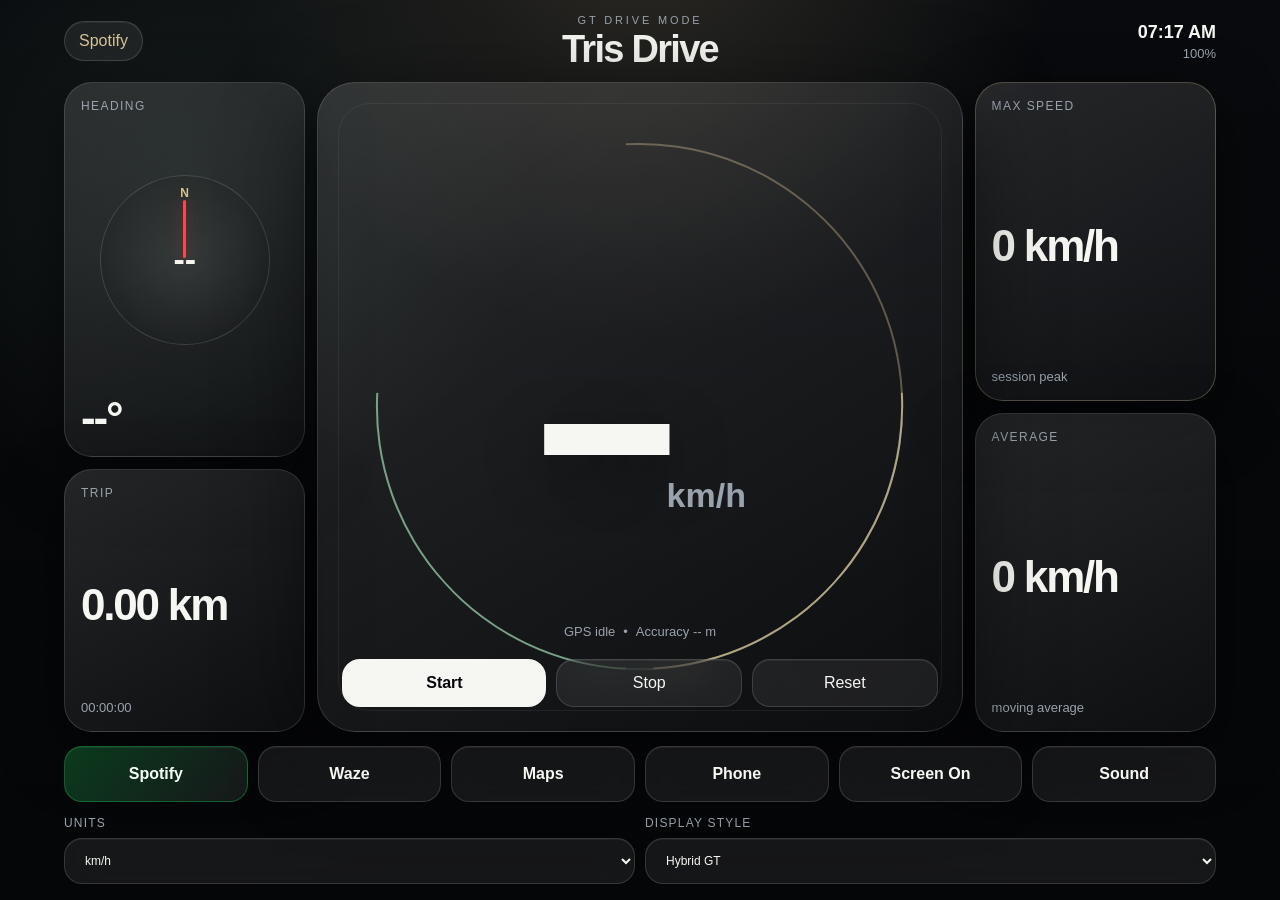
==== index.html @ 5964e828 "Add files via upload" ====
<!doctype html>
<html lang="en">
<head>
  <meta charset="utf-8" />
  <meta name="viewport" content="width=device-width, initial-scale=1, viewport-fit=cover" />
  <meta name="theme-color" content="#050608" />
  <meta name="apple-mobile-web-app-capable" content="yes" />
  <meta name="apple-mobile-web-app-status-bar-style" content="black-translucent" />
  <meta name="apple-mobile-web-app-title" content="Tris Drive" />
  <link rel="manifest" href="manifest.json" />
  <link rel="apple-touch-icon" href="assets/icon-192.svg" />
  <link rel="stylesheet" href="styles.css" />
  <title>Tris Drive</title>
</head>
<body>
  <main class="app-shell">
    <header class="cockpit-top">
      <button id="spotifyTopBtn" class="top-action">Spotify</button>
      <div class="brand-block">
        <p class="eyebrow">GT DRIVE MODE</p>
        <h1>Tris Drive</h1>
      </div>
      <div class="status-stack">
        <span id="clock">--:--</span>
        <span id="battery">--%</span>
      </div>
    </header>

    <section class="dashboard">
      <aside class="side-column left-column">
        <article class="gauge-card compass-card">
          <p>Heading</p>
          <div class="mini-compass">
            <div id="needle" class="needle"></div>
            <span id="direction">--</span>
          </div>
          <strong id="heading">--°</strong>
        </article>

        <article class="gauge-card compact-card">
          <p>Trip</p>
          <strong id="tripDistance">0.00 km</strong>
          <span id="tripTime">00:00:00</span>
        </article>
      </aside>

      <section class="speed-cluster">
        <div class="arc-shell" aria-hidden="true">
          <div class="arc arc-left"></div>
          <div class="arc arc-right"></div>
        </div>
        <div class="speed-readout">
          <span id="speed" class="speed">--</span>
          <span id="unit" class="unit">km/h</span>
        </div>
        <div class="gps-row">
          <span id="gpsStatus">GPS idle</span>
          <span>•</span>
          <span id="accuracy">Accuracy -- m</span>
        </div>
        <div class="drive-controls">
          <button id="startBtn" class="primary">Start</button>
          <button id="stopBtn">Stop</button>
          <button id="resetBtn">Reset</button>
        </div>
      </section>

      <aside class="side-column right-column">
        <article class="gauge-card compact-card accent-card">
          <p>Max Speed</p>
          <strong id="maxSpeed">0 km/h</strong>
          <span>session peak</span>
        </article>

        <article class="gauge-card compact-card">
          <p>Average</p>
          <strong id="avgSpeed">0 km/h</strong>
          <span>moving average</span>
        </article>
      </aside>
    </section>

    <section class="quick-actions">
      <button id="spotifyBtn" class="launcher primary-launcher">Spotify</button>
      <a class="launcher" href="waze://">Waze</a>
      <a class="launcher" href="maps://">Maps</a>
      <a class="launcher" href="tel:">Phone</a>
      <button id="wakeLockBtn" class="launcher">Screen On</button>
      <button id="soundBtn" class="launcher">Sound</button>
    </section>

    <section class="settings-panel">
      <label>
        Units
        <select id="unitsSelect">
          <option value="kmh">km/h</option>
          <option value="mph">mph</option>
        </select>
      </label>
      <label>
        Display style
        <select id="themeSelect">
          <option value="hybrid">Hybrid GT</option>
          <option value="aston">Aston luxury</option>
          <option value="amg">AMG sport</option>
          <option value="night">Night stealth</option>
        </select>
      </label>
    </section>

    <audio id="startupAudio" preload="auto">
      <source src="assets/startup.wav" type="audio/wav" />
    </audio>
  </main>

  <script src="app.js"></script>
</body>
</html>
---- styles.css ----
:root {
  --bg: #050608;
  --panel: rgba(255,255,255,.07);
  --panel-strong: rgba(255,255,255,.12);
  --text: #f6f7f2;
  --muted: #9aa3ad;
  --line: rgba(255,255,255,.14);
  --accent: #8fbf9f;
  --accent-2: #d7c49a;
  --danger: #ff4545;
  --shadow: rgba(0,0,0,.55);
}

* { box-sizing: border-box; -webkit-tap-highlight-color: transparent; }
html, body { margin: 0; min-height: 100%; background: var(--bg); color: var(--text); font-family: -apple-system, BlinkMacSystemFont, "SF Pro Display", "Segoe UI", sans-serif; }
body {
  min-height: 100svh;
  background:
    radial-gradient(circle at 50% -10%, rgba(215,196,154,.18), transparent 36%),
    radial-gradient(circle at 15% 20%, rgba(143,191,159,.10), transparent 26%),
    linear-gradient(180deg, #080a0d, var(--bg));
}
button, select, .launcher {
  border: 1px solid var(--line);
  background: var(--panel);
  color: var(--text);
  border-radius: 18px;
  padding: 14px 16px;
  font: inherit;
  text-decoration: none;
  backdrop-filter: blur(18px);
  box-shadow: inset 0 1px 0 rgba(255,255,255,.06);
}
button:active, .launcher:active { transform: scale(.985); }
.app-shell { width: min(1180px, 100%); min-height: 100svh; margin: 0 auto; padding: max(14px, env(safe-area-inset-top)) 14px max(16px, env(safe-area-inset-bottom)); display: flex; flex-direction: column; gap: 14px; }
.cockpit-top { display: grid; grid-template-columns: 1fr auto 1fr; align-items: center; gap: 12px; }
.top-action { justify-self: start; border-radius: 999px; padding: 10px 14px; color: var(--accent-2); }
.brand-block { text-align: center; }
.eyebrow { margin: 0 0 4px; color: var(--muted); font-size: 11px; letter-spacing: .26em; }
h1 { margin: 0; font-size: clamp(22px, 5vw, 38px); letter-spacing: -.045em; line-height: 1; }
.status-stack { justify-self: end; text-align: right; display: grid; gap: 3px; font-variant-numeric: tabular-nums; }
.status-stack span:first-child { font-size: 18px; font-weight: 700; }
.status-stack span:last-child { color: var(--muted); font-size: 13px; }
.dashboard { flex: 1; min-height: 520px; display: grid; grid-template-columns: minmax(155px, .58fr) minmax(260px, 1.55fr) minmax(155px, .58fr); gap: 12px; align-items: stretch; }
.side-column { display: grid; gap: 12px; }
.gauge-card { border: 1px solid var(--line); background: linear-gradient(150deg, var(--panel-strong), rgba(255,255,255,.035)); border-radius: 28px; padding: 16px; box-shadow: 0 20px 60px var(--shadow); overflow: hidden; }
.gauge-card p { margin: 0 0 10px; color: var(--muted); font-size: 12px; letter-spacing: .12em; text-transform: uppercase; }
.gauge-card strong { display: block; font-size: clamp(25px, 4vw, 44px); line-height: 1; letter-spacing: -.05em; font-variant-numeric: tabular-nums; }
.gauge-card span { color: var(--muted); font-size: 13px; }
.compact-card { display: flex; flex-direction: column; justify-content: space-between; min-height: 160px; }
.accent-card { border-color: rgba(215,196,154,.3); }
.compass-card { display: grid; grid-template-rows: auto 1fr auto; min-height: 260px; }
.mini-compass { width: min(42vw, 170px); aspect-ratio: 1; border-radius: 50%; border: 1px solid var(--line); margin: auto; display: grid; place-items: center; position: relative; background: radial-gradient(circle, rgba(255,255,255,.08), rgba(0,0,0,.22)); }
.mini-compass::before { content: "N"; position: absolute; top: 10px; color: var(--accent-2); font-weight: 700; font-size: 12px; }
.needle { position: absolute; top: 24px; width: 3px; height: 58px; border-radius: 10px; background: var(--danger); transform-origin: 50% 62px; box-shadow: 0 0 16px rgba(255,69,69,.38); }
.mini-compass span { font-size: 34px; font-weight: 800; color: var(--text); }
.speed-cluster { position: relative; border: 1px solid var(--line); border-radius: 38px; min-height: 100%; display: grid; place-items: center; overflow: hidden; background: linear-gradient(145deg, rgba(255,255,255,.13), rgba(255,255,255,.028)); box-shadow: 0 26px 90px var(--shadow); }
.speed-cluster::after { content: ""; position: absolute; inset: 20px; border-radius: 32px; border: 1px solid rgba(255,255,255,.06); pointer-events: none; }
.arc-shell { position: absolute; width: 82%; aspect-ratio: 1; border-radius: 50%; opacity: .82; }
.arc { position: absolute; inset: 0; border-radius: 50%; border: 2px solid transparent; }
.arc-left { border-left-color: var(--accent); border-bottom-color: rgba(143,191,159,.5); transform: rotate(-42deg); }
.arc-right { border-right-color: var(--accent-2); border-top-color: rgba(215,196,154,.46); transform: rotate(42deg); }
.speed-readout { position: relative; z-index: 2; display: flex; align-items: baseline; justify-content: center; gap: 14px; margin-top: 20px; }
.speed { font-size: clamp(118px, 28vw, 260px); line-height: .78; font-weight: 850; letter-spacing: -.105em; font-variant-numeric: tabular-nums; text-shadow: 0 16px 60px rgba(0,0,0,.35); }
.unit { color: var(--muted); font-size: clamp(18px, 4vw, 34px); font-weight: 650; }
.gps-row { position: absolute; bottom: 92px; left: 18px; right: 18px; color: var(--muted); display: flex; justify-content: center; gap: 8px; font-size: 13px; }
.drive-controls { position: absolute; bottom: 24px; left: 24px; right: 24px; display: grid; grid-template-columns: 1.1fr 1fr 1fr; gap: 10px; z-index: 3; }
.primary { background: var(--text); color: #06070a; font-weight: 850; }
.quick-actions { display: grid; grid-template-columns: repeat(6, 1fr); gap: 10px; }
.launcher { min-height: 56px; display: grid; place-items: center; text-align: center; font-weight: 700; }
.primary-launcher { background: linear-gradient(135deg, rgba(30,215,96,.26), rgba(255,255,255,.08)); color: #f7fff9; border-color: rgba(30,215,96,.32); }
.settings-panel { display: grid; grid-template-columns: repeat(2, 1fr); gap: 10px; }
.settings-panel label { display: grid; gap: 8px; color: var(--muted); font-size: 12px; letter-spacing: .1em; text-transform: uppercase; }
.settings-panel select { width: 100%; color: var(--text); text-transform: none; letter-spacing: 0; }
body.aston { --accent: #00665e; --accent-2: #cbbf96; --bg: #050706; }
body.amg { --accent: #00d2ff; --accent-2: #f5f5f5; --bg: #040507; --danger: #ff3030; }
body.amg .arc-left, body.amg .arc-right { filter: drop-shadow(0 0 12px rgba(0,210,255,.22)); }
body.night { --accent: #777; --accent-2: #aaa; --panel: rgba(255,255,255,.045); --panel-strong: rgba(255,255,255,.065); --bg: #000; --muted: #777; }
body.night .arc-shell { opacity: .45; }
@media (max-width: 760px) {
  .app-shell { gap: 10px; }
  .cockpit-top { grid-template-columns: auto 1fr auto; }
  .top-action { font-size: 13px; padding: 9px 11px; }
  .dashboard { min-height: unset; grid-template-columns: 1fr 1fr; grid-template-areas: "speed speed" "left right"; }
  .speed-cluster { grid-area: speed; min-height: 420px; }
  .left-column { grid-area: left; }
  .right-column { grid-area: right; }
  .compass-card { min-height: 220px; }
  .compact-card { min-height: 128px; }
  .quick-actions { grid-template-columns: repeat(3, 1fr); }
  .settings-panel { grid-template-columns: 1fr 1fr; }
  .gps-row { bottom: 88px; }
}
@media (max-width: 420px) {
  .speed-cluster { min-height: 390px; border-radius: 30px; }
  .speed { font-size: clamp(108px, 42vw, 180px); }
  .unit { font-size: 18px; }
  .gauge-card { border-radius: 22px; padding: 13px; }
  .mini-compass { width: 130px; }
  .quick-actions { grid-template-columns: repeat(2, 1fr); }
}
@media (orientation: landscape) and (max-height: 560px) {
  .app-shell { max-width: 1280px; gap: 10px; }
  .dashboard { flex: 1; min-height: calc(100svh - 150px); grid-template-columns: .52fr 1.7fr .52fr; }
  .quick-actions { grid-template-columns: repeat(6, 1fr); }
  .settings-panel { display: none; }
  .speed { font-size: clamp(104px, 22vw, 220px); }
  .gps-row { bottom: 72px; }
  .drive-controls { bottom: 16px; }
  .gauge-card { padding: 13px; }
}
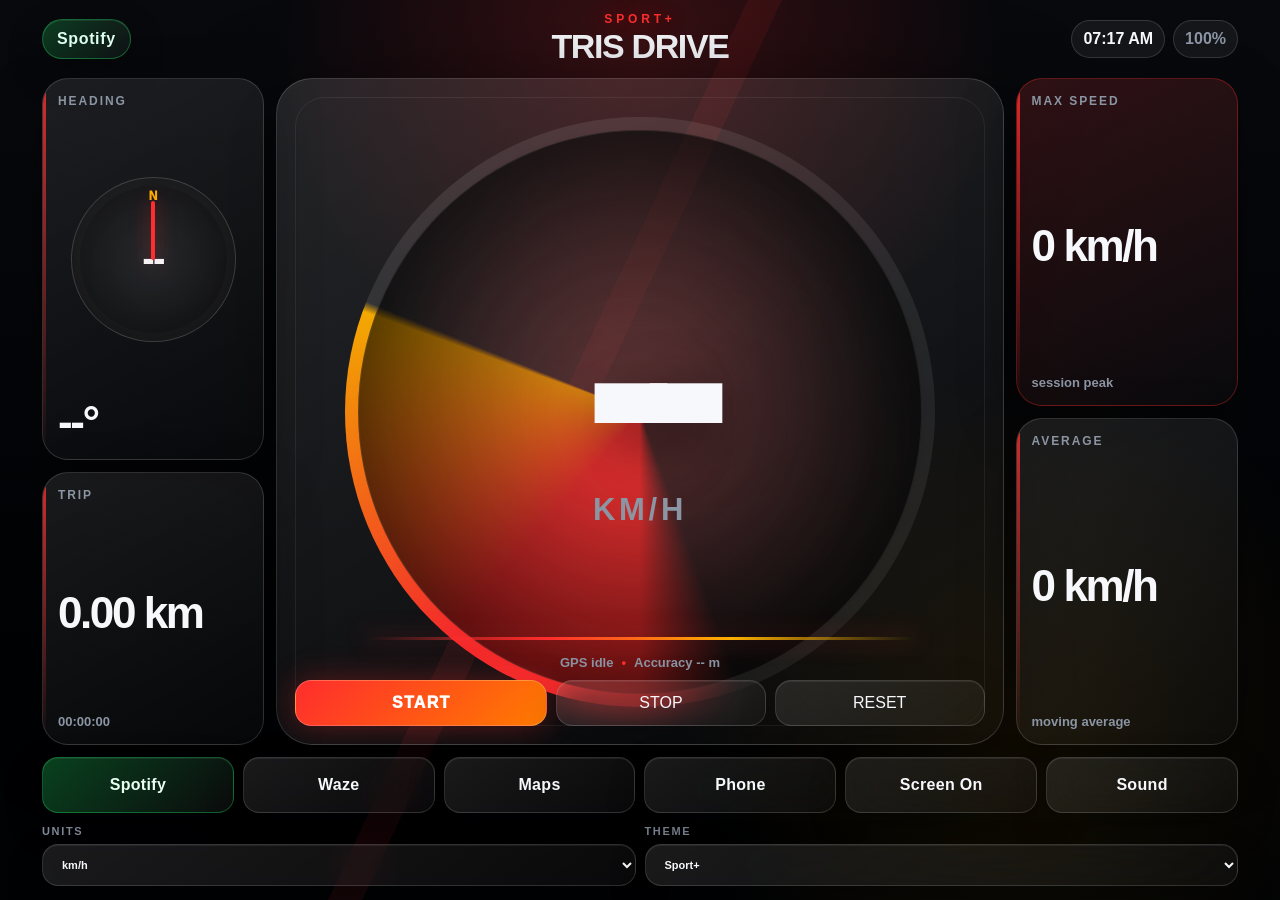
==== commit ee83f5d3: "Upgrade to v3 Sport Dashboard Upgrade to v3 Sport Dashboard" ====
--- a/index.html
+++ b/index.html
@@ -3,76 +3,73 @@
 <head>
   <meta charset="utf-8" />
   <meta name="viewport" content="width=device-width, initial-scale=1, viewport-fit=cover" />
-  <meta name="theme-color" content="#050608" />
+  <meta name="theme-color" content="#030406" />
   <meta name="apple-mobile-web-app-capable" content="yes" />
   <meta name="apple-mobile-web-app-status-bar-style" content="black-translucent" />
   <meta name="apple-mobile-web-app-title" content="Tris Drive" />
   <link rel="manifest" href="manifest.json" />
   <link rel="apple-touch-icon" href="assets/icon-192.svg" />
   <link rel="stylesheet" href="styles.css" />
-  <title>Tris Drive</title>
+  <title>Tris Drive Sport</title>
 </head>
-<body>
+<body class="sport">
   <main class="app-shell">
-    <header class="cockpit-top">
-      <button id="spotifyTopBtn" class="top-action">Spotify</button>
-      <div class="brand-block">
-        <p class="eyebrow">GT DRIVE MODE</p>
-        <h1>Tris Drive</h1>
+    <header class="top-strip">
+      <button id="spotifyTopBtn" class="pill spotify-pill">Spotify</button>
+      <div class="brand-mark">
+        <span class="mode-label">SPORT+</span>
+        <strong>TRIS DRIVE</strong>
       </div>
-      <div class="status-stack">
+      <div class="status-pills">
         <span id="clock">--:--</span>
         <span id="battery">--%</span>
       </div>
     </header>
 
-    <section class="dashboard">
-      <aside class="side-column left-column">
-        <article class="gauge-card compass-card">
+    <section class="cockpit-grid">
+      <section class="tach-panel">
+        <div class="speed-ring">
+          <div class="ring-glow"></div>
+          <div class="speed-stack">
+            <span id="speed" class="speed">--</span>
+            <span id="unit" class="unit">km/h</span>
+          </div>
+        </div>
+        <div class="gps-row">
+          <span id="gpsStatus">GPS idle</span>
+          <span class="dot">•</span>
+          <span id="accuracy">Accuracy -- m</span>
+        </div>
+        <div class="control-row">
+          <button id="startBtn" class="ignite">START</button>
+          <button id="stopBtn">STOP</button>
+          <button id="resetBtn">RESET</button>
+        </div>
+      </section>
+
+      <aside class="widget-stack left-stack">
+        <article class="metric-card compass-card">
           <p>Heading</p>
-          <div class="mini-compass">
+          <div class="compass-disc">
             <div id="needle" class="needle"></div>
             <span id="direction">--</span>
           </div>
           <strong id="heading">--°</strong>
         </article>
-
-        <article class="gauge-card compact-card">
+        <article class="metric-card">
           <p>Trip</p>
           <strong id="tripDistance">0.00 km</strong>
           <span id="tripTime">00:00:00</span>
         </article>
       </aside>
 
-      <section class="speed-cluster">
-        <div class="arc-shell" aria-hidden="true">
-          <div class="arc arc-left"></div>
-          <div class="arc arc-right"></div>
-        </div>
-        <div class="speed-readout">
-          <span id="speed" class="speed">--</span>
-          <span id="unit" class="unit">km/h</span>
-        </div>
-        <div class="gps-row">
-          <span id="gpsStatus">GPS idle</span>
-          <span>•</span>
-          <span id="accuracy">Accuracy -- m</span>
-        </div>
-        <div class="drive-controls">
-          <button id="startBtn" class="primary">Start</button>
-          <button id="stopBtn">Stop</button>
-          <button id="resetBtn">Reset</button>
-        </div>
-      </section>
-
-      <aside class="side-column right-column">
-        <article class="gauge-card compact-card accent-card">
+      <aside class="widget-stack right-stack">
+        <article class="metric-card redline-card">
           <p>Max Speed</p>
           <strong id="maxSpeed">0 km/h</strong>
           <span>session peak</span>
         </article>
-
-        <article class="gauge-card compact-card">
+        <article class="metric-card">
           <p>Average</p>
           <strong id="avgSpeed">0 km/h</strong>
           <span>moving average</span>
@@ -80,16 +77,16 @@
       </aside>
     </section>
 
-    <section class="quick-actions">
-      <button id="spotifyBtn" class="launcher primary-launcher">Spotify</button>
-      <a class="launcher" href="waze://">Waze</a>
-      <a class="launcher" href="maps://">Maps</a>
-      <a class="launcher" href="tel:">Phone</a>
-      <button id="wakeLockBtn" class="launcher">Screen On</button>
-      <button id="soundBtn" class="launcher">Sound</button>
+    <section class="action-dock">
+      <button id="spotifyBtn" class="dock-btn spotify">Spotify</button>
+      <a class="dock-btn" href="waze://">Waze</a>
+      <a class="dock-btn" href="maps://">Maps</a>
+      <a class="dock-btn" href="tel:">Phone</a>
+      <button id="wakeLockBtn" class="dock-btn">Screen On</button>
+      <button id="soundBtn" class="dock-btn">Sound</button>
     </section>
 
-    <section class="settings-panel">
+    <section class="tuning-panel">
       <label>
         Units
         <select id="unitsSelect">
@@ -98,12 +95,12 @@
         </select>
       </label>
       <label>
-        Display style
+        Theme
         <select id="themeSelect">
-          <option value="hybrid">Hybrid GT</option>
-          <option value="aston">Aston luxury</option>
-          <option value="amg">AMG sport</option>
-          <option value="night">Night stealth</option>
+          <option value="sport">Sport+</option>
+          <option value="track">Track Red</option>
+          <option value="gtblue">GT Blue</option>
+          <option value="stealth">Stealth</option>
         </select>
       </label>
     </section>
--- a/styles.css
+++ b/styles.css
@@ -1,111 +1,116 @@
 :root {
-  --bg: #050608;
-  --panel: rgba(255,255,255,.07);
-  --panel-strong: rgba(255,255,255,.12);
-  --text: #f6f7f2;
-  --muted: #9aa3ad;
+  --bg: #030406;
+  --panel: rgba(255,255,255,.065);
+  --panel-hot: rgba(255,64,64,.16);
+  --text: #f7f8fb;
+  --muted: #8b95a3;
   --line: rgba(255,255,255,.14);
-  --accent: #8fbf9f;
-  --accent-2: #d7c49a;
-  --danger: #ff4545;
-  --shadow: rgba(0,0,0,.55);
+  --accent: #ff2d2d;
+  --accent-2: #ffb000;
+  --cool: #00d4ff;
+  --shadow: rgba(0,0,0,.65);
 }
-
 * { box-sizing: border-box; -webkit-tap-highlight-color: transparent; }
 html, body { margin: 0; min-height: 100%; background: var(--bg); color: var(--text); font-family: -apple-system, BlinkMacSystemFont, "SF Pro Display", "Segoe UI", sans-serif; }
 body {
   min-height: 100svh;
   background:
-    radial-gradient(circle at 50% -10%, rgba(215,196,154,.18), transparent 36%),
-    radial-gradient(circle at 15% 20%, rgba(143,191,159,.10), transparent 26%),
-    linear-gradient(180deg, #080a0d, var(--bg));
+    linear-gradient(115deg, transparent 0 44%, rgba(255,45,45,.08) 44% 46%, transparent 46% 100%),
+    radial-gradient(circle at 50% 5%, rgba(255,45,45,.20), transparent 34%),
+    radial-gradient(circle at 80% 80%, rgba(255,176,0,.08), transparent 28%),
+    linear-gradient(180deg, #08090d, #010204 75%);
 }
-button, select, .launcher {
+button, select, .dock-btn {
   border: 1px solid var(--line);
-  background: var(--panel);
   color: var(--text);
-  border-radius: 18px;
-  padding: 14px 16px;
+  background: linear-gradient(145deg, rgba(255,255,255,.10), rgba(255,255,255,.035));
+  border-radius: 16px;
+  padding: 13px 15px;
   font: inherit;
   text-decoration: none;
   backdrop-filter: blur(18px);
-  box-shadow: inset 0 1px 0 rgba(255,255,255,.06);
+  box-shadow: inset 0 1px 0 rgba(255,255,255,.07), 0 14px 36px rgba(0,0,0,.25);
 }
-button:active, .launcher:active { transform: scale(.985); }
-.app-shell { width: min(1180px, 100%); min-height: 100svh; margin: 0 auto; padding: max(14px, env(safe-area-inset-top)) 14px max(16px, env(safe-area-inset-bottom)); display: flex; flex-direction: column; gap: 14px; }
-.cockpit-top { display: grid; grid-template-columns: 1fr auto 1fr; align-items: center; gap: 12px; }
-.top-action { justify-self: start; border-radius: 999px; padding: 10px 14px; color: var(--accent-2); }
-.brand-block { text-align: center; }
-.eyebrow { margin: 0 0 4px; color: var(--muted); font-size: 11px; letter-spacing: .26em; }
-h1 { margin: 0; font-size: clamp(22px, 5vw, 38px); letter-spacing: -.045em; line-height: 1; }
-.status-stack { justify-self: end; text-align: right; display: grid; gap: 3px; font-variant-numeric: tabular-nums; }
-.status-stack span:first-child { font-size: 18px; font-weight: 700; }
-.status-stack span:last-child { color: var(--muted); font-size: 13px; }
-.dashboard { flex: 1; min-height: 520px; display: grid; grid-template-columns: minmax(155px, .58fr) minmax(260px, 1.55fr) minmax(155px, .58fr); gap: 12px; align-items: stretch; }
-.side-column { display: grid; gap: 12px; }
-.gauge-card { border: 1px solid var(--line); background: linear-gradient(150deg, var(--panel-strong), rgba(255,255,255,.035)); border-radius: 28px; padding: 16px; box-shadow: 0 20px 60px var(--shadow); overflow: hidden; }
-.gauge-card p { margin: 0 0 10px; color: var(--muted); font-size: 12px; letter-spacing: .12em; text-transform: uppercase; }
-.gauge-card strong { display: block; font-size: clamp(25px, 4vw, 44px); line-height: 1; letter-spacing: -.05em; font-variant-numeric: tabular-nums; }
-.gauge-card span { color: var(--muted); font-size: 13px; }
-.compact-card { display: flex; flex-direction: column; justify-content: space-between; min-height: 160px; }
-.accent-card { border-color: rgba(215,196,154,.3); }
-.compass-card { display: grid; grid-template-rows: auto 1fr auto; min-height: 260px; }
-.mini-compass { width: min(42vw, 170px); aspect-ratio: 1; border-radius: 50%; border: 1px solid var(--line); margin: auto; display: grid; place-items: center; position: relative; background: radial-gradient(circle, rgba(255,255,255,.08), rgba(0,0,0,.22)); }
-.mini-compass::before { content: "N"; position: absolute; top: 10px; color: var(--accent-2); font-weight: 700; font-size: 12px; }
-.needle { position: absolute; top: 24px; width: 3px; height: 58px; border-radius: 10px; background: var(--danger); transform-origin: 50% 62px; box-shadow: 0 0 16px rgba(255,69,69,.38); }
-.mini-compass span { font-size: 34px; font-weight: 800; color: var(--text); }
-.speed-cluster { position: relative; border: 1px solid var(--line); border-radius: 38px; min-height: 100%; display: grid; place-items: center; overflow: hidden; background: linear-gradient(145deg, rgba(255,255,255,.13), rgba(255,255,255,.028)); box-shadow: 0 26px 90px var(--shadow); }
-.speed-cluster::after { content: ""; position: absolute; inset: 20px; border-radius: 32px; border: 1px solid rgba(255,255,255,.06); pointer-events: none; }
-.arc-shell { position: absolute; width: 82%; aspect-ratio: 1; border-radius: 50%; opacity: .82; }
-.arc { position: absolute; inset: 0; border-radius: 50%; border: 2px solid transparent; }
-.arc-left { border-left-color: var(--accent); border-bottom-color: rgba(143,191,159,.5); transform: rotate(-42deg); }
-.arc-right { border-right-color: var(--accent-2); border-top-color: rgba(215,196,154,.46); transform: rotate(42deg); }
-.speed-readout { position: relative; z-index: 2; display: flex; align-items: baseline; justify-content: center; gap: 14px; margin-top: 20px; }
-.speed { font-size: clamp(118px, 28vw, 260px); line-height: .78; font-weight: 850; letter-spacing: -.105em; font-variant-numeric: tabular-nums; text-shadow: 0 16px 60px rgba(0,0,0,.35); }
-.unit { color: var(--muted); font-size: clamp(18px, 4vw, 34px); font-weight: 650; }
-.gps-row { position: absolute; bottom: 92px; left: 18px; right: 18px; color: var(--muted); display: flex; justify-content: center; gap: 8px; font-size: 13px; }
-.drive-controls { position: absolute; bottom: 24px; left: 24px; right: 24px; display: grid; grid-template-columns: 1.1fr 1fr 1fr; gap: 10px; z-index: 3; }
-.primary { background: var(--text); color: #06070a; font-weight: 850; }
-.quick-actions { display: grid; grid-template-columns: repeat(6, 1fr); gap: 10px; }
-.launcher { min-height: 56px; display: grid; place-items: center; text-align: center; font-weight: 700; }
-.primary-launcher { background: linear-gradient(135deg, rgba(30,215,96,.26), rgba(255,255,255,.08)); color: #f7fff9; border-color: rgba(30,215,96,.32); }
-.settings-panel { display: grid; grid-template-columns: repeat(2, 1fr); gap: 10px; }
-.settings-panel label { display: grid; gap: 8px; color: var(--muted); font-size: 12px; letter-spacing: .1em; text-transform: uppercase; }
-.settings-panel select { width: 100%; color: var(--text); text-transform: none; letter-spacing: 0; }
-body.aston { --accent: #00665e; --accent-2: #cbbf96; --bg: #050706; }
-body.amg { --accent: #00d2ff; --accent-2: #f5f5f5; --bg: #040507; --danger: #ff3030; }
-body.amg .arc-left, body.amg .arc-right { filter: drop-shadow(0 0 12px rgba(0,210,255,.22)); }
-body.night { --accent: #777; --accent-2: #aaa; --panel: rgba(255,255,255,.045); --panel-strong: rgba(255,255,255,.065); --bg: #000; --muted: #777; }
-body.night .arc-shell { opacity: .45; }
-@media (max-width: 760px) {
-  .app-shell { gap: 10px; }
-  .cockpit-top { grid-template-columns: auto 1fr auto; }
-  .top-action { font-size: 13px; padding: 9px 11px; }
-  .dashboard { min-height: unset; grid-template-columns: 1fr 1fr; grid-template-areas: "speed speed" "left right"; }
-  .speed-cluster { grid-area: speed; min-height: 420px; }
-  .left-column { grid-area: left; }
-  .right-column { grid-area: right; }
-  .compass-card { min-height: 220px; }
-  .compact-card { min-height: 128px; }
-  .quick-actions { grid-template-columns: repeat(3, 1fr); }
-  .settings-panel { grid-template-columns: 1fr 1fr; }
-  .gps-row { bottom: 88px; }
+button:active, .dock-btn:active { transform: translateY(1px) scale(.99); }
+.app-shell { width: min(1220px, 100%); min-height: 100svh; margin: 0 auto; padding: max(12px, env(safe-area-inset-top)) 12px max(14px, env(safe-area-inset-bottom)); display: flex; flex-direction: column; gap: 12px; }
+.top-strip { display: grid; grid-template-columns: 1fr auto 1fr; align-items: center; gap: 10px; }
+.pill { justify-self: start; border-radius: 999px; padding: 10px 14px; font-weight: 850; letter-spacing: .04em; }
+.spotify-pill { color: #dffff0; border-color: rgba(30,215,96,.38); background: linear-gradient(135deg, rgba(30,215,96,.25), rgba(255,255,255,.04)); }
+.brand-mark { text-align: center; display: grid; gap: 1px; }
+.mode-label { color: var(--accent); font-size: 12px; font-weight: 900; letter-spacing: .32em; text-shadow: 0 0 22px rgba(255,45,45,.46); }
+.brand-mark strong { font-size: clamp(20px, 4.8vw, 34px); letter-spacing: -.04em; }
+.status-pills { justify-self: end; display: flex; gap: 8px; align-items: center; font-variant-numeric: tabular-nums; }
+.status-pills span { border: 1px solid var(--line); background: rgba(255,255,255,.055); border-radius: 999px; padding: 9px 11px; font-weight: 800; }
+.status-pills span:last-child { color: var(--muted); }
+.cockpit-grid { flex: 1; display: grid; grid-template-columns: minmax(150px, .52fr) minmax(300px, 1.7fr) minmax(150px, .52fr); grid-template-areas: "left tach right"; gap: 12px; min-height: 520px; }
+.tach-panel { grid-area: tach; position: relative; display: grid; place-items: center; min-height: 100%; border: 1px solid rgba(255,255,255,.16); border-radius: 36px; overflow: hidden; background: linear-gradient(145deg, rgba(255,255,255,.12), rgba(255,255,255,.025)); box-shadow: 0 28px 95px var(--shadow); }
+.tach-panel::before { content:""; position: absolute; inset: 18px; border-radius: 30px; border: 1px solid rgba(255,255,255,.07); }
+.tach-panel::after { content:""; position: absolute; left: 12%; right: 12%; bottom: 104px; height: 3px; background: linear-gradient(90deg, transparent, var(--accent), var(--accent-2), transparent); box-shadow: 0 0 24px rgba(255,45,45,.45); }
+.speed-ring { position: relative; width: min(75vw, 590px); aspect-ratio: 1; border-radius: 50%; display: grid; place-items: center; background: conic-gradient(from 220deg, rgba(255,45,45,.95), rgba(255,176,0,.95) 70deg, rgba(255,255,255,.10) 72deg, rgba(255,255,255,.06) 300deg, rgba(255,45,45,.95) 320deg); padding: 8px; }
+.speed-ring::before { content:""; position: absolute; inset: 13px; border-radius: 50%; background: radial-gradient(circle, rgba(255,255,255,.06), rgba(0,0,0,.52) 60%, rgba(0,0,0,.90)); box-shadow: inset 0 0 0 1px rgba(255,255,255,.08); }
+.ring-glow { position: absolute; inset: -12px; border-radius: 50%; filter: blur(22px); background: radial-gradient(circle, rgba(255,45,45,.22), transparent 62%); }
+.speed-stack { position: relative; z-index: 2; display: grid; place-items: center; transform: translateY(-2px); }
+.speed { font-size: clamp(118px, 25vw, 246px); line-height: .78; font-weight: 950; letter-spacing: -.11em; font-variant-numeric: tabular-nums; text-shadow: 0 16px 60px rgba(0,0,0,.55); }
+.unit { margin-top: 10px; color: var(--muted); font-size: clamp(18px, 4vw, 31px); font-weight: 850; letter-spacing: .12em; text-transform: uppercase; }
+.gps-row { position: absolute; bottom: 74px; left: 18px; right: 18px; display: flex; justify-content: center; gap: 8px; color: var(--muted); font-size: 13px; font-weight: 650; }
+.dot { color: var(--accent); }
+.control-row { position: absolute; bottom: 18px; left: 18px; right: 18px; display: grid; grid-template-columns: 1.2fr 1fr 1fr; gap: 9px; z-index: 4; }
+.ignite { background: linear-gradient(135deg, var(--accent), #ff7b00); color: #fff; border-color: rgba(255,255,255,.22); font-weight: 950; letter-spacing: .08em; box-shadow: 0 0 32px rgba(255,45,45,.32); }
+.widget-stack { display: grid; gap: 12px; }
+.left-stack { grid-area: left; }
+.right-stack { grid-area: right; }
+.metric-card { min-height: 156px; display: flex; flex-direction: column; justify-content: space-between; border: 1px solid var(--line); border-radius: 26px; padding: 15px; background: linear-gradient(150deg, rgba(255,255,255,.09), rgba(255,255,255,.025)); box-shadow: 0 20px 55px rgba(0,0,0,.38); overflow: hidden; position: relative; }
+.metric-card::before { content:""; position:absolute; left:0; top:0; bottom:0; width:3px; background: linear-gradient(var(--accent), transparent); opacity: .85; }
+.metric-card p { margin: 0 0 10px; color: var(--muted); font-size: 12px; font-weight: 850; letter-spacing: .16em; text-transform: uppercase; }
+.metric-card strong { display: block; font-size: clamp(25px, 4vw, 44px); line-height: 1; letter-spacing: -.055em; font-variant-numeric: tabular-nums; }
+.metric-card span { color: var(--muted); font-size: 13px; font-weight: 650; }
+.redline-card { border-color: rgba(255,45,45,.32); background: linear-gradient(150deg, var(--panel-hot), rgba(255,255,255,.025)); }
+.compass-card { min-height: 260px; }
+.compass-disc { width: min(40vw, 165px); aspect-ratio: 1; border-radius: 50%; border: 1px solid rgba(255,255,255,.18); margin: auto; display: grid; place-items: center; position: relative; background: radial-gradient(circle, rgba(255,255,255,.09), rgba(0,0,0,.40)); box-shadow: inset 0 0 0 8px rgba(255,255,255,.02); }
+.compass-disc::before { content:"N"; position:absolute; top:11px; color: var(--accent-2); font-weight: 950; font-size: 12px; }
+.needle { position:absolute; top:23px; width:4px; height:59px; border-radius: 10px; background: var(--accent); transform-origin: 50% 62px; box-shadow: 0 0 18px rgba(255,45,45,.55); }
+.compass-disc span { color: var(--text); font-size: 32px; font-weight: 950; }
+.action-dock { display: grid; grid-template-columns: repeat(6, 1fr); gap: 9px; }
+.dock-btn { min-height: 56px; display: grid; place-items: center; text-align: center; font-weight: 900; letter-spacing: .02em; }
+.spotify { color: #eafff2; border-color: rgba(30,215,96,.36); background: linear-gradient(135deg, rgba(30,215,96,.30), rgba(255,255,255,.045)); }
+.tuning-panel { display: grid; grid-template-columns: repeat(2, 1fr); gap: 9px; }
+.tuning-panel label { display: grid; gap: 7px; color: var(--muted); font-size: 11px; font-weight: 850; letter-spacing: .15em; text-transform: uppercase; }
+.tuning-panel select { width: 100%; color: var(--text); text-transform: none; letter-spacing: 0; font-weight: 750; }
+body.track { --accent: #ff1f1f; --accent-2: #ff9a00; --cool: #fff; }
+body.gtblue { --accent: #00d4ff; --accent-2: #6cf7ff; --panel-hot: rgba(0,212,255,.13); }
+body.gtblue .tach-panel::after { background: linear-gradient(90deg, transparent, var(--accent), var(--accent-2), transparent); box-shadow: 0 0 24px rgba(0,212,255,.42); }
+body.stealth { --accent: #9aa3ad; --accent-2: #e6e8eb; --panel-hot: rgba(255,255,255,.08); --muted: #747b86; }
+body.stealth .speed-ring { background: conic-gradient(from 220deg, rgba(255,255,255,.72), rgba(160,160,160,.72) 70deg, rgba(255,255,255,.08) 72deg, rgba(255,255,255,.045) 300deg, rgba(255,255,255,.72) 320deg); }
+@media (max-width: 780px) {
+  .cockpit-grid { grid-template-columns: 1fr 1fr; grid-template-areas: "tach tach" "left right"; min-height: unset; }
+  .tach-panel { min-height: 430px; }
+  .compass-card { min-height: 218px; }
+  .metric-card { min-height: 128px; border-radius: 22px; padding: 13px; }
+  .speed-ring { width: min(86vw, 430px); }
+  .action-dock { grid-template-columns: repeat(3, 1fr); }
+  .top-strip { grid-template-columns: auto 1fr auto; }
+  .status-pills { gap: 5px; }
+  .status-pills span { padding: 8px 9px; }
 }
-@media (max-width: 420px) {
-  .speed-cluster { min-height: 390px; border-radius: 30px; }
-  .speed { font-size: clamp(108px, 42vw, 180px); }
-  .unit { font-size: 18px; }
-  .gauge-card { border-radius: 22px; padding: 13px; }
-  .mini-compass { width: 130px; }
-  .quick-actions { grid-template-columns: repeat(2, 1fr); }
+@media (max-width: 430px) {
+  .brand-mark strong { font-size: 19px; }
+  .mode-label { font-size: 10px; letter-spacing: .24em; }
+  .tach-panel { min-height: 392px; border-radius: 28px; }
+  .speed { font-size: clamp(104px, 42vw, 172px); }
+  .unit { font-size: 17px; }
+  .speed-ring { width: min(86vw, 355px); }
+  .compass-disc { width: 130px; }
+  .action-dock { grid-template-columns: repeat(2, 1fr); }
+  .tuning-panel { grid-template-columns: 1fr 1fr; }
 }
 @media (orientation: landscape) and (max-height: 560px) {
-  .app-shell { max-width: 1280px; gap: 10px; }
-  .dashboard { flex: 1; min-height: calc(100svh - 150px); grid-template-columns: .52fr 1.7fr .52fr; }
-  .quick-actions { grid-template-columns: repeat(6, 1fr); }
-  .settings-panel { display: none; }
-  .speed { font-size: clamp(104px, 22vw, 220px); }
-  .gps-row { bottom: 72px; }
-  .drive-controls { bottom: 16px; }
-  .gauge-card { padding: 13px; }
+  .app-shell { gap: 9px; max-width: 1280px; }
+  .cockpit-grid { min-height: calc(100svh - 150px); grid-template-columns: .52fr 1.72fr .52fr; grid-template-areas: "left tach right"; }
+  .tach-panel { min-height: 100%; }
+  .speed-ring { width: min(45vw, 470px); }
+  .speed { font-size: clamp(104px, 20vw, 210px); }
+  .tuning-panel { display: none; }
+  .action-dock { grid-template-columns: repeat(6, 1fr); }
+  .metric-card { padding: 12px; min-height: 120px; }
+  .compass-card { min-height: 230px; }
 }
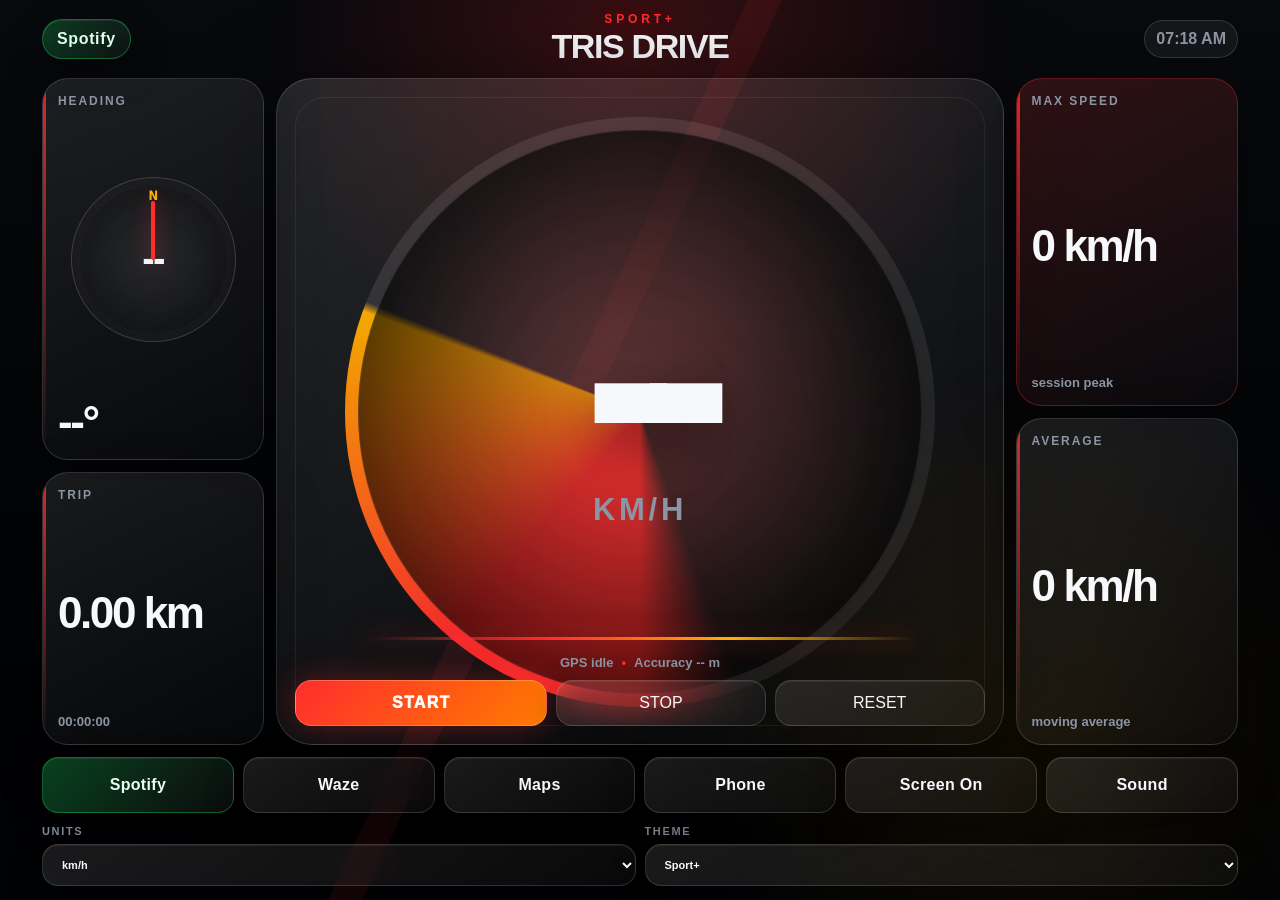
==== commit de61a597: "Remove battery in index" ====
--- a/index.html
+++ b/index.html
@@ -22,7 +22,6 @@
       </div>
       <div class="status-pills">
         <span id="clock">--:--</span>
-        <span id="battery">--%</span>
       </div>
     </header>
 
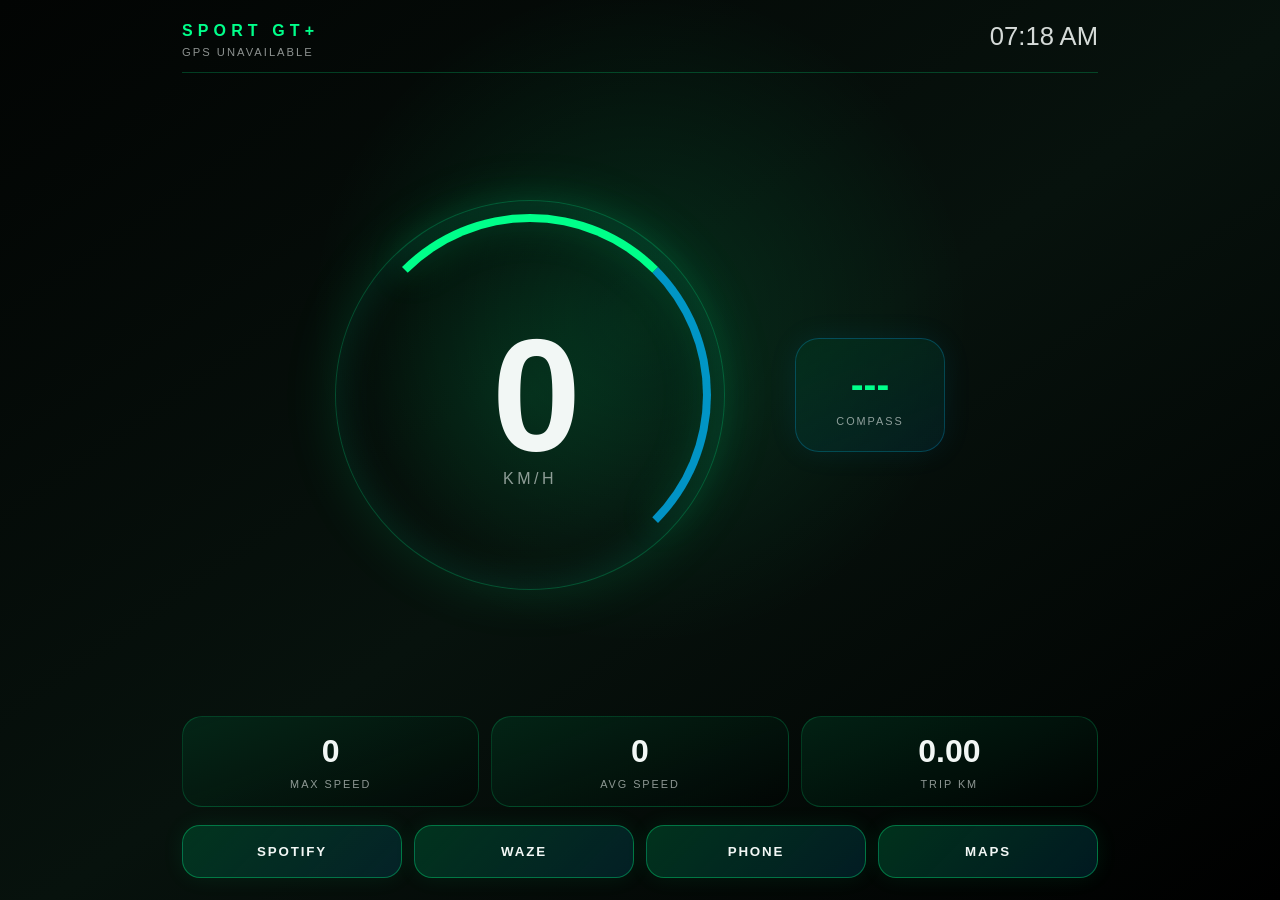
==== commit 2e33d2ed: "V4" ====
--- a/index.html
+++ b/index.html
@@ -1,114 +1,37 @@
-<!doctype html>
+<!DOCTYPE html>
 <html lang="en">
 <head>
-  <meta charset="utf-8" />
-  <meta name="viewport" content="width=device-width, initial-scale=1, viewport-fit=cover" />
-  <meta name="theme-color" content="#030406" />
-  <meta name="apple-mobile-web-app-capable" content="yes" />
-  <meta name="apple-mobile-web-app-status-bar-style" content="black-translucent" />
-  <meta name="apple-mobile-web-app-title" content="Tris Drive" />
+  <meta charset="UTF-8" />
+  <meta name="viewport" content="width=device-width, initial-scale=1.0" />
+  <title>Sport GT+ Dashboard</title>
+  <link rel="stylesheet" href="styles.css" />
   <link rel="manifest" href="manifest.json" />
-  <link rel="apple-touch-icon" href="assets/icon-192.svg" />
-  <link rel="stylesheet" href="styles.css" />
-  <title>Tris Drive Sport</title>
 </head>
-<body class="sport">
-  <main class="app-shell">
-    <header class="top-strip">
-      <button id="spotifyTopBtn" class="pill spotify-pill">Spotify</button>
-      <div class="brand-mark">
-        <span class="mode-label">SPORT+</span>
-        <strong>TRIS DRIVE</strong>
+<body>
+  <main class="dash">
+    <header class="topbar">
+      <div>
+        <div class="mode">Sport GT+</div>
+        <div class="status" id="gpsStatus">Awaiting GPS</div>
       </div>
-      <div class="status-pills">
-        <span id="clock">--:--</span>
-      </div>
+      <div class="clock" id="clock">--:--</div>
     </header>
-
-    <section class="cockpit-grid">
-      <section class="tach-panel">
-        <div class="speed-ring">
-          <div class="ring-glow"></div>
-          <div class="speed-stack">
-            <span id="speed" class="speed">--</span>
-            <span id="unit" class="unit">km/h</span>
-          </div>
-        </div>
-        <div class="gps-row">
-          <span id="gpsStatus">GPS idle</span>
-          <span class="dot">•</span>
-          <span id="accuracy">Accuracy -- m</span>
-        </div>
-        <div class="control-row">
-          <button id="startBtn" class="ignite">START</button>
-          <button id="stopBtn">STOP</button>
-          <button id="resetBtn">RESET</button>
-        </div>
-      </section>
-
-      <aside class="widget-stack left-stack">
-        <article class="metric-card compass-card">
-          <p>Heading</p>
-          <div class="compass-disc">
-            <div id="needle" class="needle"></div>
-            <span id="direction">--</span>
-          </div>
-          <strong id="heading">--°</strong>
-        </article>
-        <article class="metric-card">
-          <p>Trip</p>
-          <strong id="tripDistance">0.00 km</strong>
-          <span id="tripTime">00:00:00</span>
-        </article>
-      </aside>
-
-      <aside class="widget-stack right-stack">
-        <article class="metric-card redline-card">
-          <p>Max Speed</p>
-          <strong id="maxSpeed">0 km/h</strong>
-          <span>session peak</span>
-        </article>
-        <article class="metric-card">
-          <p>Average</p>
-          <strong id="avgSpeed">0 km/h</strong>
-          <span>moving average</span>
-        </article>
-      </aside>
+    <section class="speed-panel">
+      <div class="ring"><div class="speed" id="speed">0</div><div class="unit">km/h</div></div>
+      <div class="bearing"><span id="bearing">---</span><small>Compass</small></div>
     </section>
-
-    <section class="action-dock">
-      <button id="spotifyBtn" class="dock-btn spotify">Spotify</button>
-      <a class="dock-btn" href="waze://">Waze</a>
-      <a class="dock-btn" href="maps://">Maps</a>
-      <a class="dock-btn" href="tel:">Phone</a>
-      <button id="wakeLockBtn" class="dock-btn">Screen On</button>
-      <button id="soundBtn" class="dock-btn">Sound</button>
+    <section class="stats">
+      <div class="card"><span id="maxSpeed">0</span><small>Max speed</small></div>
+      <div class="card"><span id="avgSpeed">0</span><small>Avg speed</small></div>
+      <div class="card"><span id="tripDistance">0.00</span><small>Trip km</small></div>
     </section>
-
-    <section class="tuning-panel">
-      <label>
-        Units
-        <select id="unitsSelect">
-          <option value="kmh">km/h</option>
-          <option value="mph">mph</option>
-        </select>
-      </label>
-      <label>
-        Theme
-        <select id="themeSelect">
-          <option value="sport">Sport+</option>
-          <option value="track">Track Red</option>
-          <option value="gtblue">GT Blue</option>
-          <option value="stealth">Stealth</option>
-        </select>
-      </label>
-    </section>
-
-    <audio id="startupAudio" preload="auto">
-      <source src="assets/startup.wav" type="audio/wav" />
-    </audio>
+    <nav class="actions">
+      <button onclick="openSpotify()">Spotify</button>
+      <button onclick="openWaze()">Waze</button>
+      <button onclick="openPhone()">Phone</button>
+      <button onclick="openMaps()">Maps</button>
+    </nav>
   </main>
-
   <script src="app.js"></script>
 </body>
 </html>
--- a/styles.css
+++ b/styles.css
@@ -1,116 +1 @@
-:root {
-  --bg: #030406;
-  --panel: rgba(255,255,255,.065);
-  --panel-hot: rgba(255,64,64,.16);
-  --text: #f7f8fb;
-  --muted: #8b95a3;
-  --line: rgba(255,255,255,.14);
-  --accent: #ff2d2d;
-  --accent-2: #ffb000;
-  --cool: #00d4ff;
-  --shadow: rgba(0,0,0,.65);
-}
-* { box-sizing: border-box; -webkit-tap-highlight-color: transparent; }
-html, body { margin: 0; min-height: 100%; background: var(--bg); color: var(--text); font-family: -apple-system, BlinkMacSystemFont, "SF Pro Display", "Segoe UI", sans-serif; }
-body {
-  min-height: 100svh;
-  background:
-    linear-gradient(115deg, transparent 0 44%, rgba(255,45,45,.08) 44% 46%, transparent 46% 100%),
-    radial-gradient(circle at 50% 5%, rgba(255,45,45,.20), transparent 34%),
-    radial-gradient(circle at 80% 80%, rgba(255,176,0,.08), transparent 28%),
-    linear-gradient(180deg, #08090d, #010204 75%);
-}
-button, select, .dock-btn {
-  border: 1px solid var(--line);
-  color: var(--text);
-  background: linear-gradient(145deg, rgba(255,255,255,.10), rgba(255,255,255,.035));
-  border-radius: 16px;
-  padding: 13px 15px;
-  font: inherit;
-  text-decoration: none;
-  backdrop-filter: blur(18px);
-  box-shadow: inset 0 1px 0 rgba(255,255,255,.07), 0 14px 36px rgba(0,0,0,.25);
-}
-button:active, .dock-btn:active { transform: translateY(1px) scale(.99); }
-.app-shell { width: min(1220px, 100%); min-height: 100svh; margin: 0 auto; padding: max(12px, env(safe-area-inset-top)) 12px max(14px, env(safe-area-inset-bottom)); display: flex; flex-direction: column; gap: 12px; }
-.top-strip { display: grid; grid-template-columns: 1fr auto 1fr; align-items: center; gap: 10px; }
-.pill { justify-self: start; border-radius: 999px; padding: 10px 14px; font-weight: 850; letter-spacing: .04em; }
-.spotify-pill { color: #dffff0; border-color: rgba(30,215,96,.38); background: linear-gradient(135deg, rgba(30,215,96,.25), rgba(255,255,255,.04)); }
-.brand-mark { text-align: center; display: grid; gap: 1px; }
-.mode-label { color: var(--accent); font-size: 12px; font-weight: 900; letter-spacing: .32em; text-shadow: 0 0 22px rgba(255,45,45,.46); }
-.brand-mark strong { font-size: clamp(20px, 4.8vw, 34px); letter-spacing: -.04em; }
-.status-pills { justify-self: end; display: flex; gap: 8px; align-items: center; font-variant-numeric: tabular-nums; }
-.status-pills span { border: 1px solid var(--line); background: rgba(255,255,255,.055); border-radius: 999px; padding: 9px 11px; font-weight: 800; }
-.status-pills span:last-child { color: var(--muted); }
-.cockpit-grid { flex: 1; display: grid; grid-template-columns: minmax(150px, .52fr) minmax(300px, 1.7fr) minmax(150px, .52fr); grid-template-areas: "left tach right"; gap: 12px; min-height: 520px; }
-.tach-panel { grid-area: tach; position: relative; display: grid; place-items: center; min-height: 100%; border: 1px solid rgba(255,255,255,.16); border-radius: 36px; overflow: hidden; background: linear-gradient(145deg, rgba(255,255,255,.12), rgba(255,255,255,.025)); box-shadow: 0 28px 95px var(--shadow); }
-.tach-panel::before { content:""; position: absolute; inset: 18px; border-radius: 30px; border: 1px solid rgba(255,255,255,.07); }
-.tach-panel::after { content:""; position: absolute; left: 12%; right: 12%; bottom: 104px; height: 3px; background: linear-gradient(90deg, transparent, var(--accent), var(--accent-2), transparent); box-shadow: 0 0 24px rgba(255,45,45,.45); }
-.speed-ring { position: relative; width: min(75vw, 590px); aspect-ratio: 1; border-radius: 50%; display: grid; place-items: center; background: conic-gradient(from 220deg, rgba(255,45,45,.95), rgba(255,176,0,.95) 70deg, rgba(255,255,255,.10) 72deg, rgba(255,255,255,.06) 300deg, rgba(255,45,45,.95) 320deg); padding: 8px; }
-.speed-ring::before { content:""; position: absolute; inset: 13px; border-radius: 50%; background: radial-gradient(circle, rgba(255,255,255,.06), rgba(0,0,0,.52) 60%, rgba(0,0,0,.90)); box-shadow: inset 0 0 0 1px rgba(255,255,255,.08); }
-.ring-glow { position: absolute; inset: -12px; border-radius: 50%; filter: blur(22px); background: radial-gradient(circle, rgba(255,45,45,.22), transparent 62%); }
-.speed-stack { position: relative; z-index: 2; display: grid; place-items: center; transform: translateY(-2px); }
-.speed { font-size: clamp(118px, 25vw, 246px); line-height: .78; font-weight: 950; letter-spacing: -.11em; font-variant-numeric: tabular-nums; text-shadow: 0 16px 60px rgba(0,0,0,.55); }
-.unit { margin-top: 10px; color: var(--muted); font-size: clamp(18px, 4vw, 31px); font-weight: 850; letter-spacing: .12em; text-transform: uppercase; }
-.gps-row { position: absolute; bottom: 74px; left: 18px; right: 18px; display: flex; justify-content: center; gap: 8px; color: var(--muted); font-size: 13px; font-weight: 650; }
-.dot { color: var(--accent); }
-.control-row { position: absolute; bottom: 18px; left: 18px; right: 18px; display: grid; grid-template-columns: 1.2fr 1fr 1fr; gap: 9px; z-index: 4; }
-.ignite { background: linear-gradient(135deg, var(--accent), #ff7b00); color: #fff; border-color: rgba(255,255,255,.22); font-weight: 950; letter-spacing: .08em; box-shadow: 0 0 32px rgba(255,45,45,.32); }
-.widget-stack { display: grid; gap: 12px; }
-.left-stack { grid-area: left; }
-.right-stack { grid-area: right; }
-.metric-card { min-height: 156px; display: flex; flex-direction: column; justify-content: space-between; border: 1px solid var(--line); border-radius: 26px; padding: 15px; background: linear-gradient(150deg, rgba(255,255,255,.09), rgba(255,255,255,.025)); box-shadow: 0 20px 55px rgba(0,0,0,.38); overflow: hidden; position: relative; }
-.metric-card::before { content:""; position:absolute; left:0; top:0; bottom:0; width:3px; background: linear-gradient(var(--accent), transparent); opacity: .85; }
-.metric-card p { margin: 0 0 10px; color: var(--muted); font-size: 12px; font-weight: 850; letter-spacing: .16em; text-transform: uppercase; }
-.metric-card strong { display: block; font-size: clamp(25px, 4vw, 44px); line-height: 1; letter-spacing: -.055em; font-variant-numeric: tabular-nums; }
-.metric-card span { color: var(--muted); font-size: 13px; font-weight: 650; }
-.redline-card { border-color: rgba(255,45,45,.32); background: linear-gradient(150deg, var(--panel-hot), rgba(255,255,255,.025)); }
-.compass-card { min-height: 260px; }
-.compass-disc { width: min(40vw, 165px); aspect-ratio: 1; border-radius: 50%; border: 1px solid rgba(255,255,255,.18); margin: auto; display: grid; place-items: center; position: relative; background: radial-gradient(circle, rgba(255,255,255,.09), rgba(0,0,0,.40)); box-shadow: inset 0 0 0 8px rgba(255,255,255,.02); }
-.compass-disc::before { content:"N"; position:absolute; top:11px; color: var(--accent-2); font-weight: 950; font-size: 12px; }
-.needle { position:absolute; top:23px; width:4px; height:59px; border-radius: 10px; background: var(--accent); transform-origin: 50% 62px; box-shadow: 0 0 18px rgba(255,45,45,.55); }
-.compass-disc span { color: var(--text); font-size: 32px; font-weight: 950; }
-.action-dock { display: grid; grid-template-columns: repeat(6, 1fr); gap: 9px; }
-.dock-btn { min-height: 56px; display: grid; place-items: center; text-align: center; font-weight: 900; letter-spacing: .02em; }
-.spotify { color: #eafff2; border-color: rgba(30,215,96,.36); background: linear-gradient(135deg, rgba(30,215,96,.30), rgba(255,255,255,.045)); }
-.tuning-panel { display: grid; grid-template-columns: repeat(2, 1fr); gap: 9px; }
-.tuning-panel label { display: grid; gap: 7px; color: var(--muted); font-size: 11px; font-weight: 850; letter-spacing: .15em; text-transform: uppercase; }
-.tuning-panel select { width: 100%; color: var(--text); text-transform: none; letter-spacing: 0; font-weight: 750; }
-body.track { --accent: #ff1f1f; --accent-2: #ff9a00; --cool: #fff; }
-body.gtblue { --accent: #00d4ff; --accent-2: #6cf7ff; --panel-hot: rgba(0,212,255,.13); }
-body.gtblue .tach-panel::after { background: linear-gradient(90deg, transparent, var(--accent), var(--accent-2), transparent); box-shadow: 0 0 24px rgba(0,212,255,.42); }
-body.stealth { --accent: #9aa3ad; --accent-2: #e6e8eb; --panel-hot: rgba(255,255,255,.08); --muted: #747b86; }
-body.stealth .speed-ring { background: conic-gradient(from 220deg, rgba(255,255,255,.72), rgba(160,160,160,.72) 70deg, rgba(255,255,255,.08) 72deg, rgba(255,255,255,.045) 300deg, rgba(255,255,255,.72) 320deg); }
-@media (max-width: 780px) {
-  .cockpit-grid { grid-template-columns: 1fr 1fr; grid-template-areas: "tach tach" "left right"; min-height: unset; }
-  .tach-panel { min-height: 430px; }
-  .compass-card { min-height: 218px; }
-  .metric-card { min-height: 128px; border-radius: 22px; padding: 13px; }
-  .speed-ring { width: min(86vw, 430px); }
-  .action-dock { grid-template-columns: repeat(3, 1fr); }
-  .top-strip { grid-template-columns: auto 1fr auto; }
-  .status-pills { gap: 5px; }
-  .status-pills span { padding: 8px 9px; }
-}
-@media (max-width: 430px) {
-  .brand-mark strong { font-size: 19px; }
-  .mode-label { font-size: 10px; letter-spacing: .24em; }
-  .tach-panel { min-height: 392px; border-radius: 28px; }
-  .speed { font-size: clamp(104px, 42vw, 172px); }
-  .unit { font-size: 17px; }
-  .speed-ring { width: min(86vw, 355px); }
-  .compass-disc { width: 130px; }
-  .action-dock { grid-template-columns: repeat(2, 1fr); }
-  .tuning-panel { grid-template-columns: 1fr 1fr; }
-}
-@media (orientation: landscape) and (max-height: 560px) {
-  .app-shell { gap: 9px; max-width: 1280px; }
-  .cockpit-grid { min-height: calc(100svh - 150px); grid-template-columns: .52fr 1.72fr .52fr; grid-template-areas: "left tach right"; }
-  .tach-panel { min-height: 100%; }
-  .speed-ring { width: min(45vw, 470px); }
-  .speed { font-size: clamp(104px, 20vw, 210px); }
-  .tuning-panel { display: none; }
-  .action-dock { grid-template-columns: repeat(6, 1fr); }
-  .metric-card { padding: 12px; min-height: 120px; }
-  .compass-card { min-height: 230px; }
-}
+:root{--bg:#020403;--panel:#06110c;--brg:#004225;--green:#00ff8a;--blue:#00b7ff;--muted:rgba(242,247,245,.58);--white:#f2f7f5}*{box-sizing:border-box}body{margin:0;min-height:100vh;background:radial-gradient(circle at 50% 35%,rgba(0,255,138,.12),transparent 38%),linear-gradient(145deg,#020403,#07120d 52%,#000);color:var(--white);font-family:-apple-system,BlinkMacSystemFont,"Segoe UI",sans-serif;overflow:hidden}.dash{width:min(960px,100vw);height:100vh;margin:0 auto;padding:22px;display:grid;grid-template-rows:auto 1fr auto auto;gap:18px}.topbar{display:flex;justify-content:space-between;align-items:flex-start;border-bottom:1px solid rgba(0,255,138,.22);padding-bottom:14px}.mode{font-size:1rem;letter-spacing:.32em;text-transform:uppercase;color:var(--green);font-weight:700}.status{margin-top:6px;font-size:.7rem;letter-spacing:.18em;text-transform:uppercase;color:var(--muted)}.clock{font-variant-numeric:tabular-nums;font-size:1.6rem;color:rgba(242,247,245,.88)}.speed-panel{display:flex;align-items:center;justify-content:center;gap:min(7vw,70px)}.ring{width:min(58vw,390px);aspect-ratio:1;border-radius:50%;display:grid;place-items:center;position:relative;background:radial-gradient(circle,rgba(0,255,138,.08),rgba(0,0,0,.08) 58%,rgba(0,183,255,.08));border:1px solid rgba(0,255,138,.25);box-shadow:inset 0 0 42px rgba(0,255,138,.1),0 0 55px rgba(0,255,138,.12)}.ring:before{content:"";position:absolute;inset:13px;border-radius:50%;border:8px solid transparent;border-top-color:var(--green);border-right-color:rgba(0,183,255,.75);filter:drop-shadow(0 0 18px rgba(0,255,138,.38));}.speed{font-size:clamp(5.5rem,19vw,10rem);line-height:.8;font-weight:700;letter-spacing:-.08em;font-variant-numeric:tabular-nums}.unit{position:absolute;bottom:26%;font-size:1rem;letter-spacing:.22em;text-transform:uppercase;color:var(--muted)}.bearing{min-width:150px;text-align:center;border:1px solid rgba(0,183,255,.25);border-radius:24px;padding:24px 18px;background:linear-gradient(160deg,rgba(0,66,37,.38),rgba(0,183,255,.08));box-shadow:0 0 30px rgba(0,183,255,.08)}.bearing span{display:block;font-size:2.4rem;font-weight:700;color:var(--green)}.bearing small,.card small{display:block;margin-top:8px;color:var(--muted);letter-spacing:.18em;text-transform:uppercase;font-size:.68rem}.stats{display:grid;grid-template-columns:repeat(3,1fr);gap:12px}.card{background:linear-gradient(160deg,rgba(0,66,37,.42),rgba(0,0,0,.35));border:1px solid rgba(0,255,138,.18);border-radius:20px;padding:16px 12px;text-align:center}.card span{display:block;font-size:2rem;font-weight:700;font-variant-numeric:tabular-nums}.actions{display:grid;grid-template-columns:repeat(4,1fr);gap:12px}.actions button{border:1px solid rgba(0,255,138,.35);background:linear-gradient(135deg,rgba(0,66,37,.72),rgba(0,183,255,.12));color:var(--white);border-radius:18px;padding:18px 8px;text-transform:uppercase;letter-spacing:.14em;font-weight:700;box-shadow:0 0 22px rgba(0,255,138,.08)}@media (max-width:640px){.dash{padding:18px;gap:14px}.speed-panel{flex-direction:column;gap:12px}.ring{width:min(76vw,360px)}.bearing{width:100%;padding:14px}.stats{gap:8px}.card span{font-size:1.45rem}.actions{grid-template-columns:repeat(2,1fr)}.actions button{padding:16px 8px}.clock{font-size:1.25rem}.mode{font-size:.82rem}}
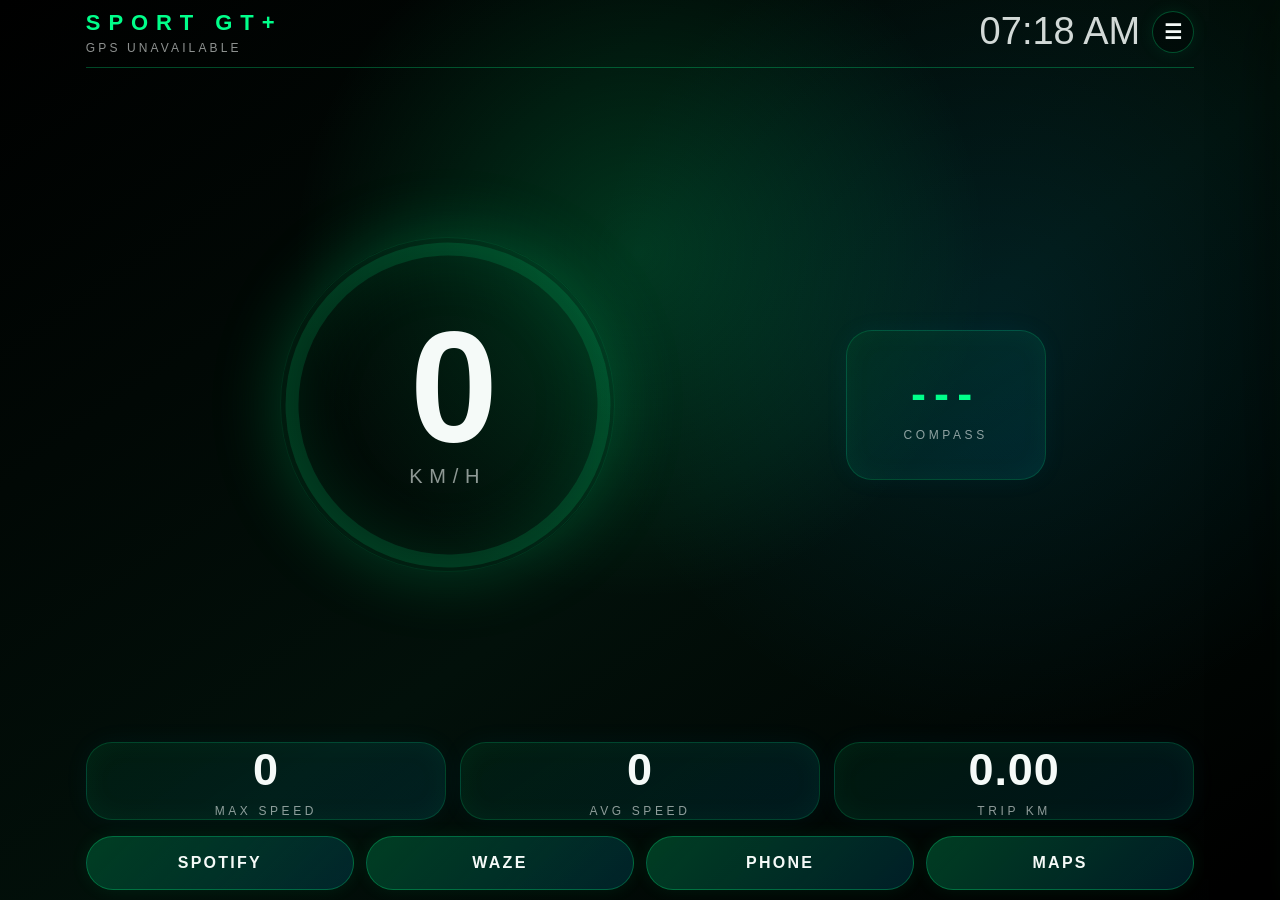
==== commit 5e9189ea: "Sidebar customisation v1" ====
--- a/index.html
+++ b/index.html
@@ -2,36 +2,139 @@
 <html lang="en">
 <head>
   <meta charset="UTF-8" />
-  <meta name="viewport" content="width=device-width, initial-scale=1.0" />
+  <meta name="viewport" content="width=device-width, initial-scale=1.0, viewport-fit=cover" />
   <title>Sport GT+ Dashboard</title>
+  <link rel="manifest" href="manifest.json" />
   <link rel="stylesheet" href="styles.css" />
-  <link rel="manifest" href="manifest.json" />
 </head>
 <body>
-  <main class="dash">
+  <main class="dashboard">
     <header class="topbar">
       <div>
-        <div class="mode">Sport GT+</div>
-        <div class="status" id="gpsStatus">Awaiting GPS</div>
+        <div id="modeLabel" class="mode">SPORT GT+</div>
+        <div id="gpsStatus" class="status">GPS INITIALISING</div>
       </div>
-      <div class="clock" id="clock">--:--</div>
+      <div class="top-actions">
+        <div id="clock" class="clock">--:--</div>
+        <button id="settingsButton" class="settings-button" aria-label="Open configuration menu" type="button">☰</button>
+      </div>
     </header>
-    <section class="speed-panel">
-      <div class="ring"><div class="speed" id="speed">0</div><div class="unit">km/h</div></div>
-      <div class="bearing"><span id="bearing">---</span><small>Compass</small></div>
+
+    <section class="main-grid">
+      <section class="speed-card">
+        <div class="speed-ring">
+          <svg viewBox="0 0 240 240" class="ring-svg" aria-hidden="true">
+            <circle class="ring-bg" cx="120" cy="120" r="96"></circle>
+            <circle id="speedArc" class="ring-arc" cx="120" cy="120" r="96"></circle>
+          </svg>
+          <div class="speed-inner">
+            <div id="speed" class="speed">0</div>
+            <div id="unitLabel" class="unit">KM/H</div>
+          </div>
+        </div>
+      </section>
+
+      <section id="compassWidget" class="compass-card stat-card">
+        <div id="compass" class="stat-value accent">---</div>
+        <div class="stat-label">COMPASS</div>
+      </section>
     </section>
-    <section class="stats">
-      <div class="card"><span id="maxSpeed">0</span><small>Max speed</small></div>
-      <div class="card"><span id="avgSpeed">0</span><small>Avg speed</small></div>
-      <div class="card"><span id="tripDistance">0.00</span><small>Trip km</small></div>
+
+    <section id="statsGrid" class="stats-grid">
+      <div id="maxWidget" class="stat-card">
+        <div id="maxSpeed" class="stat-value">0</div>
+        <div class="stat-label">MAX SPEED</div>
+      </div>
+      <div id="avgWidget" class="stat-card">
+        <div id="avgSpeed" class="stat-value">0</div>
+        <div class="stat-label">AVG SPEED</div>
+      </div>
+      <div id="tripWidget" class="stat-card">
+        <div id="tripDistance" class="stat-value">0.00</div>
+        <div class="stat-label">TRIP KM</div>
+      </div>
     </section>
-    <nav class="actions">
-      <button onclick="openSpotify()">Spotify</button>
-      <button onclick="openWaze()">Waze</button>
-      <button onclick="openPhone()">Phone</button>
-      <button onclick="openMaps()">Maps</button>
+
+    <nav id="actionsBar" class="actions" aria-label="Driving shortcuts">
+      <button onclick="openSpotify()" type="button">Spotify</button>
+      <button onclick="openWaze()" type="button">Waze</button>
+      <button onclick="openPhone()" type="button">Phone</button>
+      <button onclick="openMaps()" type="button">Maps</button>
     </nav>
   </main>
+
+  <div id="settingsOverlay" class="settings-overlay" aria-hidden="true"></div>
+
+  <aside id="settingsPanel" class="settings-panel" aria-label="Configuration menu">
+    <div class="settings-head">
+      <div>
+        <div class="settings-kicker">CONFIGURATION</div>
+        <h2>Sport GT+</h2>
+      </div>
+      <button id="closeSettings" class="close-button" type="button" aria-label="Close configuration menu">×</button>
+    </div>
+
+    <div class="settings-group">
+      <label for="themeSelect">Theme</label>
+      <select id="themeSelect">
+        <option value="gt">British Racing GT</option>
+        <option value="blue">Dark Neon Blue</option>
+        <option value="red">Track Red</option>
+        <option value="stealth">Stealth Black</option>
+      </select>
+    </div>
+
+    <div class="settings-group">
+      <label for="maxSpeedSelect">Speed ring range</label>
+      <select id="maxSpeedSelect">
+        <option value="160">160 km/h</option>
+        <option value="200">200 km/h</option>
+        <option value="220">220 km/h</option>
+        <option value="260">260 km/h</option>
+      </select>
+    </div>
+
+    <div class="settings-group">
+      <label for="modeNameInput">Drive mode label</label>
+      <input id="modeNameInput" type="text" maxlength="18" value="SPORT GT+" />
+    </div>
+
+    <div class="settings-toggle">
+      <div>
+        <strong>Speed smoothing</strong>
+        <span>Reduces GPS jumping</span>
+      </div>
+      <input id="smoothToggle" type="checkbox" />
+    </div>
+
+    <div class="settings-toggle">
+      <div>
+        <strong>Compass widget</strong>
+        <span>Show bearing tile</span>
+      </div>
+      <input id="compassToggle" type="checkbox" />
+    </div>
+
+    <div class="settings-toggle">
+      <div>
+        <strong>Trip stats</strong>
+        <span>Max, average and distance</span>
+      </div>
+      <input id="statsToggle" type="checkbox" />
+    </div>
+
+    <div class="settings-toggle">
+      <div>
+        <strong>Shortcut buttons</strong>
+        <span>Spotify, Waze, Phone, Maps</span>
+      </div>
+      <input id="actionsToggle" type="checkbox" />
+    </div>
+
+    <button id="resetTripButton" class="panel-action" type="button">Reset Trip Data</button>
+    <button id="resetSettingsButton" class="panel-action subtle" type="button">Restore Defaults</button>
+  </aside>
+
   <script src="app.js"></script>
 </body>
 </html>
--- a/styles.css
+++ b/styles.css
@@ -1 +1,34 @@
-:root{--bg:#020403;--panel:#06110c;--brg:#004225;--green:#00ff8a;--blue:#00b7ff;--muted:rgba(242,247,245,.58);--white:#f2f7f5}*{box-sizing:border-box}body{margin:0;min-height:100vh;background:radial-gradient(circle at 50% 35%,rgba(0,255,138,.12),transparent 38%),linear-gradient(145deg,#020403,#07120d 52%,#000);color:var(--white);font-family:-apple-system,BlinkMacSystemFont,"Segoe UI",sans-serif;overflow:hidden}.dash{width:min(960px,100vw);height:100vh;margin:0 auto;padding:22px;display:grid;grid-template-rows:auto 1fr auto auto;gap:18px}.topbar{display:flex;justify-content:space-between;align-items:flex-start;border-bottom:1px solid rgba(0,255,138,.22);padding-bottom:14px}.mode{font-size:1rem;letter-spacing:.32em;text-transform:uppercase;color:var(--green);font-weight:700}.status{margin-top:6px;font-size:.7rem;letter-spacing:.18em;text-transform:uppercase;color:var(--muted)}.clock{font-variant-numeric:tabular-nums;font-size:1.6rem;color:rgba(242,247,245,.88)}.speed-panel{display:flex;align-items:center;justify-content:center;gap:min(7vw,70px)}.ring{width:min(58vw,390px);aspect-ratio:1;border-radius:50%;display:grid;place-items:center;position:relative;background:radial-gradient(circle,rgba(0,255,138,.08),rgba(0,0,0,.08) 58%,rgba(0,183,255,.08));border:1px solid rgba(0,255,138,.25);box-shadow:inset 0 0 42px rgba(0,255,138,.1),0 0 55px rgba(0,255,138,.12)}.ring:before{content:"";position:absolute;inset:13px;border-radius:50%;border:8px solid transparent;border-top-color:var(--green);border-right-color:rgba(0,183,255,.75);filter:drop-shadow(0 0 18px rgba(0,255,138,.38));}.speed{font-size:clamp(5.5rem,19vw,10rem);line-height:.8;font-weight:700;letter-spacing:-.08em;font-variant-numeric:tabular-nums}.unit{position:absolute;bottom:26%;font-size:1rem;letter-spacing:.22em;text-transform:uppercase;color:var(--muted)}.bearing{min-width:150px;text-align:center;border:1px solid rgba(0,183,255,.25);border-radius:24px;padding:24px 18px;background:linear-gradient(160deg,rgba(0,66,37,.38),rgba(0,183,255,.08));box-shadow:0 0 30px rgba(0,183,255,.08)}.bearing span{display:block;font-size:2.4rem;font-weight:700;color:var(--green)}.bearing small,.card small{display:block;margin-top:8px;color:var(--muted);letter-spacing:.18em;text-transform:uppercase;font-size:.68rem}.stats{display:grid;grid-template-columns:repeat(3,1fr);gap:12px}.card{background:linear-gradient(160deg,rgba(0,66,37,.42),rgba(0,0,0,.35));border:1px solid rgba(0,255,138,.18);border-radius:20px;padding:16px 12px;text-align:center}.card span{display:block;font-size:2rem;font-weight:700;font-variant-numeric:tabular-nums}.actions{display:grid;grid-template-columns:repeat(4,1fr);gap:12px}.actions button{border:1px solid rgba(0,255,138,.35);background:linear-gradient(135deg,rgba(0,66,37,.72),rgba(0,183,255,.12));color:var(--white);border-radius:18px;padding:18px 8px;text-transform:uppercase;letter-spacing:.14em;font-weight:700;box-shadow:0 0 22px rgba(0,255,138,.08)}@media (max-width:640px){.dash{padding:18px;gap:14px}.speed-panel{flex-direction:column;gap:12px}.ring{width:min(76vw,360px)}.bearing{width:100%;padding:14px}.stats{gap:8px}.card span{font-size:1.45rem}.actions{grid-template-columns:repeat(2,1fr)}.actions button{padding:16px 8px}.clock{font-size:1.25rem}.mode{font-size:.82rem}}
+:root{
+  --bg:#010403;
+  --panel:rgba(0,66,37,.28);
+  --panel2:rgba(0,183,255,.10);
+  --green:#00ff8a;
+  --brg:#004225;
+  --blue:#00b7ff;
+  --text:#f5faf8;
+  --muted:rgba(245,250,248,.58);
+  --line:rgba(0,255,138,.28);
+  --speed-colour:#00ff8a;
+  --safe-top:env(safe-area-inset-top);
+  --safe-bottom:env(safe-area-inset-bottom);
+}
+[data-theme="blue"]{--green:#00b7ff;--brg:#002f4a;--blue:#33e6ff;--line:rgba(0,183,255,.34);--panel:rgba(0,73,110,.30);--panel2:rgba(0,255,255,.08)}
+[data-theme="red"]{--green:#ff3b3b;--brg:#3a0909;--blue:#ffb000;--line:rgba(255,59,59,.34);--panel:rgba(75,12,12,.34);--panel2:rgba(255,176,0,.08)}
+[data-theme="stealth"]{--green:#d7fff0;--brg:#101612;--blue:#6d7f78;--line:rgba(215,255,240,.18);--panel:rgba(255,255,255,.06);--panel2:rgba(255,255,255,.03)}
+*{box-sizing:border-box;-webkit-tap-highlight-color:transparent}
+html,body{margin:0;width:100%;height:100%;overflow:hidden;background:var(--bg);color:var(--text);font-family:-apple-system,BlinkMacSystemFont,"SF Pro Display","Segoe UI",sans-serif}
+body{background:radial-gradient(circle at 50% 28%,color-mix(in srgb,var(--green) 18%,transparent),transparent 38%),radial-gradient(circle at 78% 36%,color-mix(in srgb,var(--blue) 10%,transparent),transparent 36%),linear-gradient(145deg,#000,#02100a 55%,#000)}
+.dashboard{height:100dvh;width:100vw;overflow:hidden;padding:calc(10px + var(--safe-top)) clamp(12px,2.8vw,44px) calc(10px + var(--safe-bottom));display:grid;grid-template-rows:auto minmax(0,1fr) auto auto;gap:clamp(8px,1.8vh,16px);max-width:1180px;margin:0 auto}
+.topbar{display:flex;align-items:flex-start;justify-content:space-between;border-bottom:1px solid var(--line);padding-bottom:clamp(7px,1.3vh,12px)}
+.mode{font-size:clamp(14px,2.1vw,22px);font-weight:800;letter-spacing:.36em;color:var(--green);white-space:nowrap;text-transform:uppercase}.status{margin-top:5px;color:var(--muted);font-size:clamp(9px,1.3vw,12px);letter-spacing:.26em}.clock{font-size:clamp(22px,4.2vw,38px);font-weight:300;color:rgba(245,250,248,.86)}
+.top-actions{display:flex;align-items:center;gap:12px}.settings-button{width:42px;height:42px;border-radius:999px;padding:0;font-size:20px;letter-spacing:0;display:grid;place-items:center;background:rgba(0,0,0,.32);border-color:var(--line)}
+.main-grid{min-height:0;display:grid;grid-template-columns:minmax(0,1.35fr) minmax(135px,.65fr);align-items:center;gap:clamp(10px,3vw,36px)}
+.speed-card{min-height:0;display:flex;align-items:center;justify-content:center}.speed-ring{position:relative;width:min(48vh,48vw,390px);aspect-ratio:1}.ring-svg{position:absolute;inset:0;transform:rotate(132deg);overflow:visible}.ring-bg,.ring-arc{fill:none;stroke-width:8;stroke-linecap:round}.ring-bg{stroke:rgba(0,255,138,.13)}.ring-arc{stroke:var(--speed-colour);stroke-dasharray:603;stroke-dashoffset:603;filter:drop-shadow(0 0 12px var(--speed-colour));transition:stroke-dashoffset .45s ease, stroke .45s ease, filter .45s ease}.speed-ring::after{content:"";position:absolute;inset:7%;border-radius:50%;border:1px solid rgba(0,255,138,.15);box-shadow:0 0 70px color-mix(in srgb, var(--speed-colour) 22%, transparent),inset 0 0 80px color-mix(in srgb, var(--speed-colour) 14%, transparent)}.speed-inner{position:absolute;inset:0;display:flex;flex-direction:column;align-items:center;justify-content:center}.speed{font-size:clamp(76px,17vw,158px);line-height:.82;font-weight:800;letter-spacing:-.08em}.unit{margin-top:clamp(8px,1.5vh,14px);font-size:clamp(12px,2vw,20px);letter-spacing:.34em;color:var(--muted)}
+.stat-card{border:1px solid rgba(0,255,138,.18);background:linear-gradient(145deg,var(--panel),var(--panel2));border-radius:clamp(16px,2.4vw,26px);box-shadow:inset 0 0 28px rgba(0,255,138,.05),0 0 26px rgba(0,183,255,.05);display:flex;flex-direction:column;align-items:center;justify-content:center;min-height:78px}.compass-card{height:min(20vh,150px);justify-self:start;align-self:center;min-width:min(200px,100%)}.stat-value{font-size:clamp(27px,4.5vw,45px);font-weight:800;letter-spacing:.02em}.stat-value.accent{color:var(--green);letter-spacing:.18em}.stat-label{margin-top:8px;color:var(--muted);font-size:clamp(9px,1.4vw,12px);letter-spacing:.30em;white-space:nowrap}
+.stats-grid{display:grid;grid-template-columns:repeat(3,1fr);gap:clamp(8px,1.6vw,14px)}.actions{display:grid;grid-template-columns:repeat(4,1fr);gap:clamp(8px,1.4vw,12px)}button{border:1px solid rgba(0,255,138,.28);border-radius:999px;background:linear-gradient(135deg,rgba(0,66,37,.92),rgba(0,183,255,.14));color:var(--text);font-weight:750;font-size:clamp(12px,1.8vw,16px);letter-spacing:.14em;text-transform:uppercase;padding:clamp(12px,1.9vh,18px) 8px;box-shadow:0 0 18px rgba(0,255,138,.08)}button:active{transform:scale(.98);background:rgba(0,255,138,.16)}
+.hidden-widget{display:none!important}
+.settings-overlay{position:fixed;inset:0;background:rgba(0,0,0,.45);backdrop-filter:blur(3px);opacity:0;pointer-events:none;transition:opacity .28s ease;z-index:20}.settings-overlay.open{opacity:1;pointer-events:auto}.settings-panel{position:fixed;top:0;right:0;height:100dvh;width:min(420px,92vw);background:linear-gradient(150deg,rgba(1,9,6,.98),rgba(0,22,18,.98));border-left:1px solid var(--line);box-shadow:-24px 0 60px rgba(0,0,0,.45),-4px 0 34px color-mix(in srgb,var(--green) 12%,transparent);transform:translateX(105%);transition:transform .34s cubic-bezier(.2,.8,.2,1);z-index:30;padding:calc(18px + var(--safe-top)) 18px calc(18px + var(--safe-bottom));overflow:auto}.settings-panel.open{transform:translateX(0)}.settings-head{display:flex;align-items:flex-start;justify-content:space-between;margin-bottom:20px}.settings-kicker{font-size:11px;letter-spacing:.28em;color:var(--green);font-weight:800}h2{margin:5px 0 0;font-size:28px;letter-spacing:-.03em}.close-button{width:42px;height:42px;padding:0;font-size:28px;line-height:1;letter-spacing:0;background:rgba(255,255,255,.04)}.settings-group{display:grid;gap:8px;margin:0 0 16px}.settings-group label{font-size:11px;letter-spacing:.22em;color:var(--muted);text-transform:uppercase}select,input[type="text"]{width:100%;border:1px solid var(--line);border-radius:16px;background:rgba(255,255,255,.05);color:var(--text);padding:14px 13px;font-size:16px;outline:none}option{background:#03100a;color:white}.settings-toggle{display:flex;align-items:center;justify-content:space-between;gap:16px;border:1px solid rgba(255,255,255,.08);border-radius:18px;padding:14px;margin-bottom:12px;background:rgba(255,255,255,.035)}.settings-toggle strong{display:block;font-size:15px}.settings-toggle span{display:block;margin-top:3px;color:var(--muted);font-size:12px}input[type="checkbox"]{appearance:none;width:52px;height:31px;border-radius:999px;background:rgba(255,255,255,.13);border:1px solid rgba(255,255,255,.16);position:relative;flex:0 0 auto}input[type="checkbox"]::after{content:"";position:absolute;width:25px;height:25px;left:2px;top:2px;border-radius:50%;background:rgba(255,255,255,.82);transition:transform .2s ease,background .2s ease}input[type="checkbox"]:checked{background:color-mix(in srgb,var(--green) 55%,#052016);border-color:var(--green)}input[type="checkbox"]:checked::after{transform:translateX(21px);background:white}.panel-action{width:100%;margin-top:12px}.panel-action.subtle{background:rgba(255,255,255,.045);border-color:rgba(255,255,255,.10);color:var(--muted)}
+@media (orientation:portrait){.dashboard{grid-template-rows:auto minmax(0,1fr) auto auto;gap:10px;padding-left:14px;padding-right:14px}.main-grid{grid-template-columns:1fr;gap:8px}.speed-ring{width:min(54vw,34vh,310px)}.compass-card{height:78px;min-width:0;width:100%;justify-self:stretch}.stats-grid{gap:8px}.stat-card{min-height:70px;border-radius:17px}.actions{gap:8px}button{letter-spacing:.08em;padding:12px 6px}.speed{font-size:clamp(76px,22vw,130px)}}
+@media (max-height:650px){.dashboard{gap:7px;padding-top:8px;padding-bottom:8px}.topbar{padding-bottom:6px}.status{display:none}.speed-ring{width:min(42vh,36vw,300px)}.compass-card{height:86px}.stat-card{min-height:62px}.actions button{padding:10px 6px}.stat-label{margin-top:4px}.unit{margin-top:6px}.clock{font-size:26px}.mode{font-size:15px}.settings-button{width:36px;height:36px}}
+@media (orientation:landscape) and (max-height:520px){.dashboard{grid-template-rows:auto minmax(0,1fr) auto;grid-template-columns:1fr minmax(300px,.9fr);gap:8px 18px}.topbar{grid-column:1/3}.main-grid{grid-column:1/2;grid-row:2/4;grid-template-columns:1fr;place-items:center}.speed-ring{width:min(70vh,360px)}.compass-card{position:absolute;right:clamp(12px,2vw,28px);top:calc(76px + var(--safe-top));height:76px;min-width:145px}.stats-grid{grid-column:2/3;grid-row:2/3;align-self:end}.actions{grid-column:2/3;grid-row:3/4;align-self:start}.stat-card{min-height:68px}}
+@media (max-width:430px){.mode{letter-spacing:.25em}.clock{font-size:22px}.stats-grid{grid-template-columns:repeat(3,1fr)}.stat-value{font-size:24px}.stat-label{font-size:8px;letter-spacing:.18em}.actions{grid-template-columns:repeat(4,1fr)}button{font-size:10px;padding:11px 3px}.settings-panel{width:94vw}}
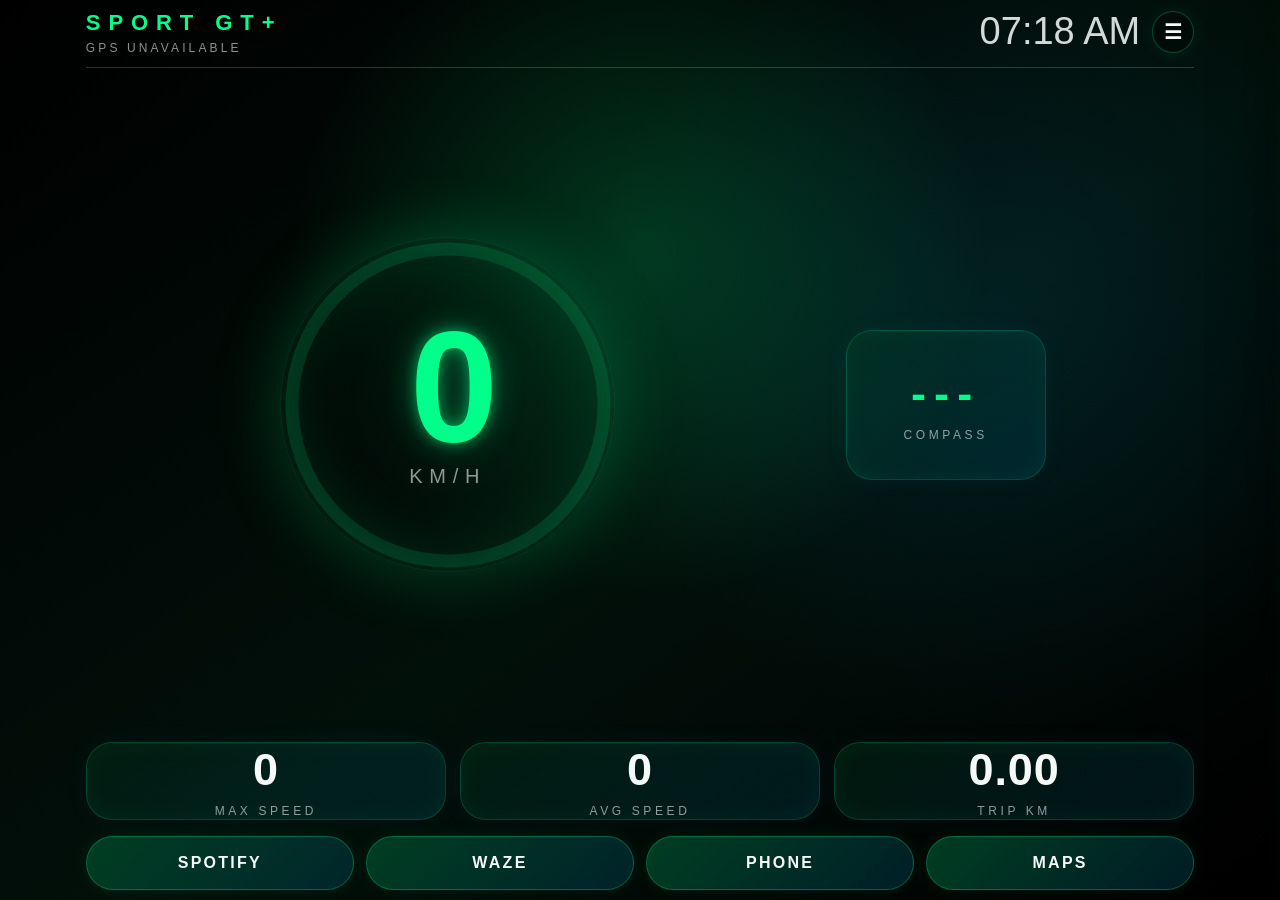
==== commit e562ab18: "Phone compass update v4" ====
--- a/index.html
+++ b/index.html
@@ -99,6 +99,14 @@
       <input id="modeNameInput" type="text" maxlength="18" value="SPORT GT+" />
     </div>
 
+    <div class="settings-group">
+      <label for="phoneModeSelect">Phone button action</label>
+      <select id="phoneModeSelect">
+        <option value="shortcut">Siri Shortcut: Drive Call</option>
+        <option value="dialer">Open dialer</option>
+      </select>
+    </div>
+
     <div class="settings-toggle">
       <div>
         <strong>Speed smoothing</strong>
@@ -114,6 +122,8 @@
       </div>
       <input id="compassToggle" type="checkbox" />
     </div>
+
+    <button id="enableCompassButton" class="panel-action subtle" type="button">Enable iPhone Compass</button>
 
     <div class="settings-toggle">
       <div>
--- a/styles.css
+++ b/styles.css
@@ -23,7 +23,7 @@
 .mode{font-size:clamp(14px,2.1vw,22px);font-weight:800;letter-spacing:.36em;color:var(--green);white-space:nowrap;text-transform:uppercase}.status{margin-top:5px;color:var(--muted);font-size:clamp(9px,1.3vw,12px);letter-spacing:.26em}.clock{font-size:clamp(22px,4.2vw,38px);font-weight:300;color:rgba(245,250,248,.86)}
 .top-actions{display:flex;align-items:center;gap:12px}.settings-button{width:42px;height:42px;border-radius:999px;padding:0;font-size:20px;letter-spacing:0;display:grid;place-items:center;background:rgba(0,0,0,.32);border-color:var(--line)}
 .main-grid{min-height:0;display:grid;grid-template-columns:minmax(0,1.35fr) minmax(135px,.65fr);align-items:center;gap:clamp(10px,3vw,36px)}
-.speed-card{min-height:0;display:flex;align-items:center;justify-content:center}.speed-ring{position:relative;width:min(48vh,48vw,390px);aspect-ratio:1}.ring-svg{position:absolute;inset:0;transform:rotate(132deg);overflow:visible}.ring-bg,.ring-arc{fill:none;stroke-width:8;stroke-linecap:round}.ring-bg{stroke:rgba(0,255,138,.13)}.ring-arc{stroke:var(--speed-colour);stroke-dasharray:603;stroke-dashoffset:603;filter:drop-shadow(0 0 12px var(--speed-colour));transition:stroke-dashoffset .45s ease, stroke .45s ease, filter .45s ease}.speed-ring::after{content:"";position:absolute;inset:7%;border-radius:50%;border:1px solid rgba(0,255,138,.15);box-shadow:0 0 70px color-mix(in srgb, var(--speed-colour) 22%, transparent),inset 0 0 80px color-mix(in srgb, var(--speed-colour) 14%, transparent)}.speed-inner{position:absolute;inset:0;display:flex;flex-direction:column;align-items:center;justify-content:center}.speed{font-size:clamp(76px,17vw,158px);line-height:.82;font-weight:800;letter-spacing:-.08em}.unit{margin-top:clamp(8px,1.5vh,14px);font-size:clamp(12px,2vw,20px);letter-spacing:.34em;color:var(--muted)}
+.speed-card{min-height:0;display:flex;align-items:center;justify-content:center}.speed-ring{position:relative;width:min(48vh,48vw,390px);aspect-ratio:1}.ring-svg{position:absolute;inset:0;transform:rotate(132deg);overflow:visible}.ring-bg,.ring-arc{fill:none;stroke-width:8;stroke-linecap:round}.ring-bg{stroke:rgba(0,255,138,.13)}.ring-arc{stroke:var(--speed-colour);stroke-dasharray:603;stroke-dashoffset:603;filter:drop-shadow(0 0 12px var(--speed-colour));transition:stroke-dashoffset .45s ease, stroke .45s ease, filter .45s ease}.speed-ring::after{content:"";position:absolute;inset:7%;border-radius:50%;border:1px solid rgba(0,255,138,.15);box-shadow:0 0 70px color-mix(in srgb, var(--speed-colour) 22%, transparent),inset 0 0 80px color-mix(in srgb, var(--speed-colour) 14%, transparent)}.speed-inner{position:absolute;inset:0;display:flex;flex-direction:column;align-items:center;justify-content:center}.speed{font-size:clamp(76px,17vw,158px);line-height:.82;font-weight:800;letter-spacing:-.08em;color:var(--speed-colour);text-shadow:0 0 14px color-mix(in srgb, var(--speed-colour) 55%, transparent),0 0 34px color-mix(in srgb, var(--speed-colour) 32%, transparent);transition:color .45s ease,text-shadow .45s ease}.unit{margin-top:clamp(8px,1.5vh,14px);font-size:clamp(12px,2vw,20px);letter-spacing:.34em;color:var(--muted)}
 .stat-card{border:1px solid rgba(0,255,138,.18);background:linear-gradient(145deg,var(--panel),var(--panel2));border-radius:clamp(16px,2.4vw,26px);box-shadow:inset 0 0 28px rgba(0,255,138,.05),0 0 26px rgba(0,183,255,.05);display:flex;flex-direction:column;align-items:center;justify-content:center;min-height:78px}.compass-card{height:min(20vh,150px);justify-self:start;align-self:center;min-width:min(200px,100%)}.stat-value{font-size:clamp(27px,4.5vw,45px);font-weight:800;letter-spacing:.02em}.stat-value.accent{color:var(--green);letter-spacing:.18em}.stat-label{margin-top:8px;color:var(--muted);font-size:clamp(9px,1.4vw,12px);letter-spacing:.30em;white-space:nowrap}
 .stats-grid{display:grid;grid-template-columns:repeat(3,1fr);gap:clamp(8px,1.6vw,14px)}.actions{display:grid;grid-template-columns:repeat(4,1fr);gap:clamp(8px,1.4vw,12px)}button{border:1px solid rgba(0,255,138,.28);border-radius:999px;background:linear-gradient(135deg,rgba(0,66,37,.92),rgba(0,183,255,.14));color:var(--text);font-weight:750;font-size:clamp(12px,1.8vw,16px);letter-spacing:.14em;text-transform:uppercase;padding:clamp(12px,1.9vh,18px) 8px;box-shadow:0 0 18px rgba(0,255,138,.08)}button:active{transform:scale(.98);background:rgba(0,255,138,.16)}
 .hidden-widget{display:none!important}
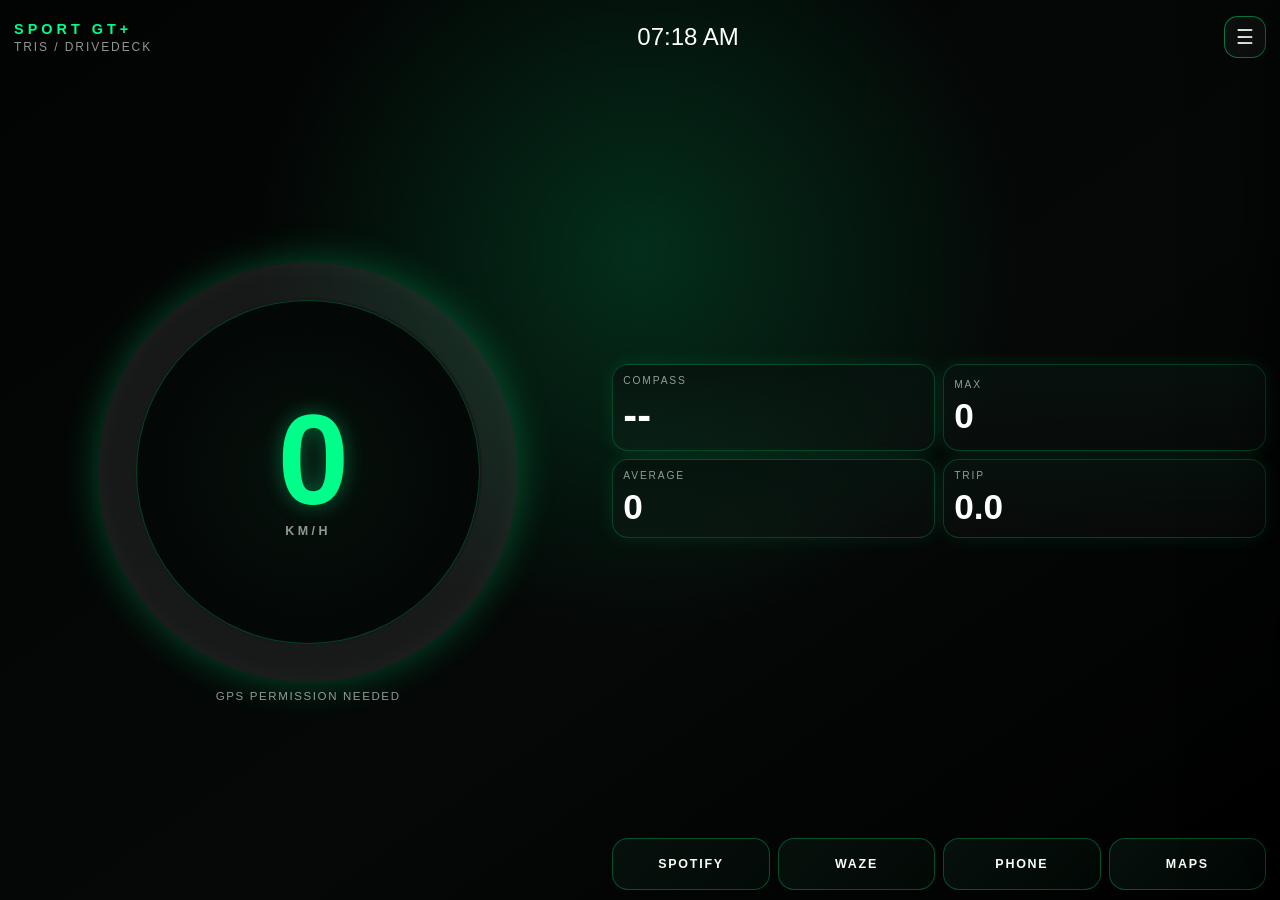
==== commit 49c1038c: "V5.1" ====
--- a/index.html
+++ b/index.html
@@ -3,147 +3,146 @@
 <head>
   <meta charset="UTF-8" />
   <meta name="viewport" content="width=device-width, initial-scale=1.0, viewport-fit=cover" />
-  <title>Sport GT+ Dashboard</title>
+  <title>DriveDeck v5</title>
   <link rel="manifest" href="manifest.json" />
   <link rel="stylesheet" href="styles.css" />
 </head>
 <body>
-  <main class="dashboard">
+  <div class="app-shell">
     <header class="topbar">
       <div>
-        <div id="modeLabel" class="mode">SPORT GT+</div>
-        <div id="gpsStatus" class="status">GPS INITIALISING</div>
+        <div id="driveMode" class="mode">SPORT GT+</div>
+        <div id="profileName" class="profile-name">DriveDeck</div>
       </div>
-      <div class="top-actions">
-        <div id="clock" class="clock">--:--</div>
-        <button id="settingsButton" class="settings-button" aria-label="Open configuration menu" type="button">☰</button>
-      </div>
+      <div id="clock" class="clock">--:--</div>
+      <button id="settingsToggle" class="icon-button" aria-label="Open settings">☰</button>
     </header>
 
-    <section class="main-grid">
+    <main class="dashboard">
       <section class="speed-card">
-        <div class="speed-ring">
-          <svg viewBox="0 0 240 240" class="ring-svg" aria-hidden="true">
-            <circle class="ring-bg" cx="120" cy="120" r="96"></circle>
-            <circle id="speedArc" class="ring-arc" cx="120" cy="120" r="96"></circle>
-          </svg>
+        <div class="speed-ring" id="speedRing">
           <div class="speed-inner">
-            <div id="speed" class="speed">0</div>
-            <div id="unitLabel" class="unit">KM/H</div>
+            <div id="speedValue" class="speed-value">0</div>
+            <div id="speedUnit" class="speed-unit">KM/H</div>
           </div>
+        </div>
+        <div id="gpsStatus" class="gps-status">GPS waiting</div>
+      </section>
+
+      <section class="widget-zone">
+        <div id="compassWidget" class="widget compass-widget">
+          <div class="widget-label">Compass</div>
+          <div id="compassRender" class="compass-render text-compass">--</div>
+        </div>
+        <div class="widget">
+          <div class="widget-label">Max</div>
+          <div id="maxSpeed" class="widget-value">0</div>
+        </div>
+        <div class="widget">
+          <div class="widget-label">Average</div>
+          <div id="avgSpeed" class="widget-value">0</div>
+        </div>
+        <div class="widget">
+          <div class="widget-label">Trip</div>
+          <div id="tripDistance" class="widget-value">0.0</div>
         </div>
       </section>
 
-      <section id="compassWidget" class="compass-card stat-card">
-        <div id="compass" class="stat-value accent">---</div>
-        <div class="stat-label">COMPASS</div>
-      </section>
-    </section>
+      <section id="launcherGrid" class="launcher-grid"></section>
+    </main>
 
-    <section id="statsGrid" class="stats-grid">
-      <div id="maxWidget" class="stat-card">
-        <div id="maxSpeed" class="stat-value">0</div>
-        <div class="stat-label">MAX SPEED</div>
+    <aside id="settingsPanel" class="settings-panel" aria-hidden="true">
+      <div class="settings-head">
+        <div>
+          <div class="panel-title">DriveDeck Settings</div>
+          <div class="panel-subtitle">v5.0 product foundation</div>
+        </div>
+        <button id="settingsClose" class="icon-button">×</button>
       </div>
-      <div id="avgWidget" class="stat-card">
-        <div id="avgSpeed" class="stat-value">0</div>
-        <div class="stat-label">AVG SPEED</div>
+
+      <div class="settings-scroll">
+        <section class="settings-section">
+          <h3>Profile</h3>
+          <label>Name
+            <input id="userNameInput" type="text" placeholder="Tris" />
+          </label>
+          <label>Drive mode label
+            <input id="driveModeInput" type="text" placeholder="SPORT GT+" />
+          </label>
+        </section>
+
+        <section class="settings-section">
+          <h3>Theme Presets</h3>
+          <select id="themePreset">
+            <option value="aston">Aston GT</option>
+            <option value="amg">AMG Black Series</option>
+            <option value="porsche">Porsche Sport</option>
+            <option value="mclaren">McLaren Tech</option>
+            <option value="stealth">Stealth</option>
+            <option value="custom">Custom</option>
+          </select>
+        </section>
+
+        <section class="settings-section colour-grid">
+          <h3>Colour Engine</h3>
+          <label>Primary <input id="primaryColor" type="color" /></label>
+          <label>Secondary <input id="secondaryColor" type="color" /></label>
+          <label>Accent <input id="accentColor" type="color" /></label>
+          <label>Glow <input id="glowColor" type="color" /></label>
+          <label>Background <input id="backgroundColor" type="color" /></label>
+          <label>Widget <input id="widgetColor" type="color" /></label>
+        </section>
+
+        <section class="settings-section">
+          <h3>Speed</h3>
+          <label>Units
+            <select id="unitSelect">
+              <option value="kmh">KM/H</option>
+              <option value="mph">MPH</option>
+            </select>
+          </label>
+          <label>Ring max speed
+            <input id="ringMaxInput" type="number" min="60" max="320" step="10" />
+          </label>
+          <label class="switch-row"><input id="smoothSpeedToggle" type="checkbox" /> Smooth GPS speed</label>
+        </section>
+
+        <section class="settings-section">
+          <h3>Compass</h3>
+          <button id="enableCompass" class="panel-button">Enable iPhone Compass</button>
+          <label>Compass style
+            <select id="compassStyle">
+              <option value="text">Text based</option>
+              <option value="modern">Modern digital</option>
+              <option value="futuristic">Futuristic radar</option>
+              <option value="traditional">Traditional circle</option>
+              <option value="strip">Bearing strip</option>
+            </select>
+          </label>
+        </section>
+
+        <section class="settings-section">
+          <h3>Launcher Slots</h3>
+          <div id="launcherEditor"></div>
+        </section>
+
+        <section class="settings-section">
+          <h3>Drive History</h3>
+          <div id="historyList" class="history-list">No previous drives yet.</div>
+          <button id="saveDrive" class="panel-button">Save Current Drive</button>
+          <button id="clearHistory" class="panel-button danger">Clear History</button>
+        </section>
+
+        <section class="settings-section">
+          <h3>System</h3>
+          <button id="resetTrip" class="panel-button">Reset Current Trip</button>
+          <button id="restoreDefaults" class="panel-button danger">Restore Defaults</button>
+        </section>
       </div>
-      <div id="tripWidget" class="stat-card">
-        <div id="tripDistance" class="stat-value">0.00</div>
-        <div class="stat-label">TRIP KM</div>
-      </div>
-    </section>
+    </aside>
 
-    <nav id="actionsBar" class="actions" aria-label="Driving shortcuts">
-      <button onclick="openSpotify()" type="button">Spotify</button>
-      <button onclick="openWaze()" type="button">Waze</button>
-      <button onclick="openPhone()" type="button">Phone</button>
-      <button onclick="openMaps()" type="button">Maps</button>
-    </nav>
-  </main>
-
-  <div id="settingsOverlay" class="settings-overlay" aria-hidden="true"></div>
-
-  <aside id="settingsPanel" class="settings-panel" aria-label="Configuration menu">
-    <div class="settings-head">
-      <div>
-        <div class="settings-kicker">CONFIGURATION</div>
-        <h2>Sport GT+</h2>
-      </div>
-      <button id="closeSettings" class="close-button" type="button" aria-label="Close configuration menu">×</button>
-    </div>
-
-    <div class="settings-group">
-      <label for="themeSelect">Theme</label>
-      <select id="themeSelect">
-        <option value="gt">British Racing GT</option>
-        <option value="blue">Dark Neon Blue</option>
-        <option value="red">Track Red</option>
-        <option value="stealth">Stealth Black</option>
-      </select>
-    </div>
-
-    <div class="settings-group">
-      <label for="maxSpeedSelect">Speed ring range</label>
-      <select id="maxSpeedSelect">
-        <option value="160">160 km/h</option>
-        <option value="200">200 km/h</option>
-        <option value="220">220 km/h</option>
-        <option value="260">260 km/h</option>
-      </select>
-    </div>
-
-    <div class="settings-group">
-      <label for="modeNameInput">Drive mode label</label>
-      <input id="modeNameInput" type="text" maxlength="18" value="SPORT GT+" />
-    </div>
-
-    <div class="settings-group">
-      <label for="phoneModeSelect">Phone button action</label>
-      <select id="phoneModeSelect">
-        <option value="shortcut">Siri Shortcut: Drive Call</option>
-        <option value="dialer">Open dialer</option>
-      </select>
-    </div>
-
-    <div class="settings-toggle">
-      <div>
-        <strong>Speed smoothing</strong>
-        <span>Reduces GPS jumping</span>
-      </div>
-      <input id="smoothToggle" type="checkbox" />
-    </div>
-
-    <div class="settings-toggle">
-      <div>
-        <strong>Compass widget</strong>
-        <span>Show bearing tile</span>
-      </div>
-      <input id="compassToggle" type="checkbox" />
-    </div>
-
-    <button id="enableCompassButton" class="panel-action subtle" type="button">Enable iPhone Compass</button>
-
-    <div class="settings-toggle">
-      <div>
-        <strong>Trip stats</strong>
-        <span>Max, average and distance</span>
-      </div>
-      <input id="statsToggle" type="checkbox" />
-    </div>
-
-    <div class="settings-toggle">
-      <div>
-        <strong>Shortcut buttons</strong>
-        <span>Spotify, Waze, Phone, Maps</span>
-      </div>
-      <input id="actionsToggle" type="checkbox" />
-    </div>
-
-    <button id="resetTripButton" class="panel-action" type="button">Reset Trip Data</button>
-    <button id="resetSettingsButton" class="panel-action subtle" type="button">Restore Defaults</button>
-  </aside>
+    <div id="panelScrim" class="panel-scrim"></div>
+  </div>
 
   <script src="app.js"></script>
 </body>
--- a/styles.css
+++ b/styles.css
@@ -1,34 +1,7 @@
 :root{
-  --bg:#010403;
-  --panel:rgba(0,66,37,.28);
-  --panel2:rgba(0,183,255,.10);
-  --green:#00ff8a;
-  --brg:#004225;
-  --blue:#00b7ff;
-  --text:#f5faf8;
-  --muted:rgba(245,250,248,.58);
-  --line:rgba(0,255,138,.28);
-  --speed-colour:#00ff8a;
-  --safe-top:env(safe-area-inset-top);
-  --safe-bottom:env(safe-area-inset-bottom);
+  --primary:#00ff8a; --secondary:#00b7ff; --accent:#ffffff; --glow:#00ff8a; --bg:#020403; --widget:#07130e;
+  --text:#f4fff9; --muted:rgba(244,255,249,.58); --ring-deg:0deg; --ring-color:var(--primary); --speed-glow:0 0 20px rgba(0,255,138,.35);
 }
-[data-theme="blue"]{--green:#00b7ff;--brg:#002f4a;--blue:#33e6ff;--line:rgba(0,183,255,.34);--panel:rgba(0,73,110,.30);--panel2:rgba(0,255,255,.08)}
-[data-theme="red"]{--green:#ff3b3b;--brg:#3a0909;--blue:#ffb000;--line:rgba(255,59,59,.34);--panel:rgba(75,12,12,.34);--panel2:rgba(255,176,0,.08)}
-[data-theme="stealth"]{--green:#d7fff0;--brg:#101612;--blue:#6d7f78;--line:rgba(215,255,240,.18);--panel:rgba(255,255,255,.06);--panel2:rgba(255,255,255,.03)}
-*{box-sizing:border-box;-webkit-tap-highlight-color:transparent}
-html,body{margin:0;width:100%;height:100%;overflow:hidden;background:var(--bg);color:var(--text);font-family:-apple-system,BlinkMacSystemFont,"SF Pro Display","Segoe UI",sans-serif}
-body{background:radial-gradient(circle at 50% 28%,color-mix(in srgb,var(--green) 18%,transparent),transparent 38%),radial-gradient(circle at 78% 36%,color-mix(in srgb,var(--blue) 10%,transparent),transparent 36%),linear-gradient(145deg,#000,#02100a 55%,#000)}
-.dashboard{height:100dvh;width:100vw;overflow:hidden;padding:calc(10px + var(--safe-top)) clamp(12px,2.8vw,44px) calc(10px + var(--safe-bottom));display:grid;grid-template-rows:auto minmax(0,1fr) auto auto;gap:clamp(8px,1.8vh,16px);max-width:1180px;margin:0 auto}
-.topbar{display:flex;align-items:flex-start;justify-content:space-between;border-bottom:1px solid var(--line);padding-bottom:clamp(7px,1.3vh,12px)}
-.mode{font-size:clamp(14px,2.1vw,22px);font-weight:800;letter-spacing:.36em;color:var(--green);white-space:nowrap;text-transform:uppercase}.status{margin-top:5px;color:var(--muted);font-size:clamp(9px,1.3vw,12px);letter-spacing:.26em}.clock{font-size:clamp(22px,4.2vw,38px);font-weight:300;color:rgba(245,250,248,.86)}
-.top-actions{display:flex;align-items:center;gap:12px}.settings-button{width:42px;height:42px;border-radius:999px;padding:0;font-size:20px;letter-spacing:0;display:grid;place-items:center;background:rgba(0,0,0,.32);border-color:var(--line)}
-.main-grid{min-height:0;display:grid;grid-template-columns:minmax(0,1.35fr) minmax(135px,.65fr);align-items:center;gap:clamp(10px,3vw,36px)}
-.speed-card{min-height:0;display:flex;align-items:center;justify-content:center}.speed-ring{position:relative;width:min(48vh,48vw,390px);aspect-ratio:1}.ring-svg{position:absolute;inset:0;transform:rotate(132deg);overflow:visible}.ring-bg,.ring-arc{fill:none;stroke-width:8;stroke-linecap:round}.ring-bg{stroke:rgba(0,255,138,.13)}.ring-arc{stroke:var(--speed-colour);stroke-dasharray:603;stroke-dashoffset:603;filter:drop-shadow(0 0 12px var(--speed-colour));transition:stroke-dashoffset .45s ease, stroke .45s ease, filter .45s ease}.speed-ring::after{content:"";position:absolute;inset:7%;border-radius:50%;border:1px solid rgba(0,255,138,.15);box-shadow:0 0 70px color-mix(in srgb, var(--speed-colour) 22%, transparent),inset 0 0 80px color-mix(in srgb, var(--speed-colour) 14%, transparent)}.speed-inner{position:absolute;inset:0;display:flex;flex-direction:column;align-items:center;justify-content:center}.speed{font-size:clamp(76px,17vw,158px);line-height:.82;font-weight:800;letter-spacing:-.08em;color:var(--speed-colour);text-shadow:0 0 14px color-mix(in srgb, var(--speed-colour) 55%, transparent),0 0 34px color-mix(in srgb, var(--speed-colour) 32%, transparent);transition:color .45s ease,text-shadow .45s ease}.unit{margin-top:clamp(8px,1.5vh,14px);font-size:clamp(12px,2vw,20px);letter-spacing:.34em;color:var(--muted)}
-.stat-card{border:1px solid rgba(0,255,138,.18);background:linear-gradient(145deg,var(--panel),var(--panel2));border-radius:clamp(16px,2.4vw,26px);box-shadow:inset 0 0 28px rgba(0,255,138,.05),0 0 26px rgba(0,183,255,.05);display:flex;flex-direction:column;align-items:center;justify-content:center;min-height:78px}.compass-card{height:min(20vh,150px);justify-self:start;align-self:center;min-width:min(200px,100%)}.stat-value{font-size:clamp(27px,4.5vw,45px);font-weight:800;letter-spacing:.02em}.stat-value.accent{color:var(--green);letter-spacing:.18em}.stat-label{margin-top:8px;color:var(--muted);font-size:clamp(9px,1.4vw,12px);letter-spacing:.30em;white-space:nowrap}
-.stats-grid{display:grid;grid-template-columns:repeat(3,1fr);gap:clamp(8px,1.6vw,14px)}.actions{display:grid;grid-template-columns:repeat(4,1fr);gap:clamp(8px,1.4vw,12px)}button{border:1px solid rgba(0,255,138,.28);border-radius:999px;background:linear-gradient(135deg,rgba(0,66,37,.92),rgba(0,183,255,.14));color:var(--text);font-weight:750;font-size:clamp(12px,1.8vw,16px);letter-spacing:.14em;text-transform:uppercase;padding:clamp(12px,1.9vh,18px) 8px;box-shadow:0 0 18px rgba(0,255,138,.08)}button:active{transform:scale(.98);background:rgba(0,255,138,.16)}
-.hidden-widget{display:none!important}
-.settings-overlay{position:fixed;inset:0;background:rgba(0,0,0,.45);backdrop-filter:blur(3px);opacity:0;pointer-events:none;transition:opacity .28s ease;z-index:20}.settings-overlay.open{opacity:1;pointer-events:auto}.settings-panel{position:fixed;top:0;right:0;height:100dvh;width:min(420px,92vw);background:linear-gradient(150deg,rgba(1,9,6,.98),rgba(0,22,18,.98));border-left:1px solid var(--line);box-shadow:-24px 0 60px rgba(0,0,0,.45),-4px 0 34px color-mix(in srgb,var(--green) 12%,transparent);transform:translateX(105%);transition:transform .34s cubic-bezier(.2,.8,.2,1);z-index:30;padding:calc(18px + var(--safe-top)) 18px calc(18px + var(--safe-bottom));overflow:auto}.settings-panel.open{transform:translateX(0)}.settings-head{display:flex;align-items:flex-start;justify-content:space-between;margin-bottom:20px}.settings-kicker{font-size:11px;letter-spacing:.28em;color:var(--green);font-weight:800}h2{margin:5px 0 0;font-size:28px;letter-spacing:-.03em}.close-button{width:42px;height:42px;padding:0;font-size:28px;line-height:1;letter-spacing:0;background:rgba(255,255,255,.04)}.settings-group{display:grid;gap:8px;margin:0 0 16px}.settings-group label{font-size:11px;letter-spacing:.22em;color:var(--muted);text-transform:uppercase}select,input[type="text"]{width:100%;border:1px solid var(--line);border-radius:16px;background:rgba(255,255,255,.05);color:var(--text);padding:14px 13px;font-size:16px;outline:none}option{background:#03100a;color:white}.settings-toggle{display:flex;align-items:center;justify-content:space-between;gap:16px;border:1px solid rgba(255,255,255,.08);border-radius:18px;padding:14px;margin-bottom:12px;background:rgba(255,255,255,.035)}.settings-toggle strong{display:block;font-size:15px}.settings-toggle span{display:block;margin-top:3px;color:var(--muted);font-size:12px}input[type="checkbox"]{appearance:none;width:52px;height:31px;border-radius:999px;background:rgba(255,255,255,.13);border:1px solid rgba(255,255,255,.16);position:relative;flex:0 0 auto}input[type="checkbox"]::after{content:"";position:absolute;width:25px;height:25px;left:2px;top:2px;border-radius:50%;background:rgba(255,255,255,.82);transition:transform .2s ease,background .2s ease}input[type="checkbox"]:checked{background:color-mix(in srgb,var(--green) 55%,#052016);border-color:var(--green)}input[type="checkbox"]:checked::after{transform:translateX(21px);background:white}.panel-action{width:100%;margin-top:12px}.panel-action.subtle{background:rgba(255,255,255,.045);border-color:rgba(255,255,255,.10);color:var(--muted)}
-@media (orientation:portrait){.dashboard{grid-template-rows:auto minmax(0,1fr) auto auto;gap:10px;padding-left:14px;padding-right:14px}.main-grid{grid-template-columns:1fr;gap:8px}.speed-ring{width:min(54vw,34vh,310px)}.compass-card{height:78px;min-width:0;width:100%;justify-self:stretch}.stats-grid{gap:8px}.stat-card{min-height:70px;border-radius:17px}.actions{gap:8px}button{letter-spacing:.08em;padding:12px 6px}.speed{font-size:clamp(76px,22vw,130px)}}
-@media (max-height:650px){.dashboard{gap:7px;padding-top:8px;padding-bottom:8px}.topbar{padding-bottom:6px}.status{display:none}.speed-ring{width:min(42vh,36vw,300px)}.compass-card{height:86px}.stat-card{min-height:62px}.actions button{padding:10px 6px}.stat-label{margin-top:4px}.unit{margin-top:6px}.clock{font-size:26px}.mode{font-size:15px}.settings-button{width:36px;height:36px}}
-@media (orientation:landscape) and (max-height:520px){.dashboard{grid-template-rows:auto minmax(0,1fr) auto;grid-template-columns:1fr minmax(300px,.9fr);gap:8px 18px}.topbar{grid-column:1/3}.main-grid{grid-column:1/2;grid-row:2/4;grid-template-columns:1fr;place-items:center}.speed-ring{width:min(70vh,360px)}.compass-card{position:absolute;right:clamp(12px,2vw,28px);top:calc(76px + var(--safe-top));height:76px;min-width:145px}.stats-grid{grid-column:2/3;grid-row:2/3;align-self:end}.actions{grid-column:2/3;grid-row:3/4;align-self:start}.stat-card{min-height:68px}}
-@media (max-width:430px){.mode{letter-spacing:.25em}.clock{font-size:22px}.stats-grid{grid-template-columns:repeat(3,1fr)}.stat-value{font-size:24px}.stat-label{font-size:8px;letter-spacing:.18em}.actions{grid-template-columns:repeat(4,1fr)}button{font-size:10px;padding:11px 3px}.settings-panel{width:94vw}}
+*{box-sizing:border-box} html,body{margin:0;min-height:100%;background:var(--bg);color:var(--text);font-family:-apple-system,BlinkMacSystemFont,"Segoe UI",sans-serif;overflow:hidden}.app-shell{height:100dvh;padding:max(12px,env(safe-area-inset-top)) max(12px,env(safe-area-inset-right)) max(12px,env(safe-area-inset-bottom)) max(12px,env(safe-area-inset-left));background:radial-gradient(circle at 50% 28%, color-mix(in srgb,var(--glow) 16%, transparent), transparent 42%),linear-gradient(145deg,var(--bg),#050807 60%,#000);display:flex;flex-direction:column;gap:10px}.topbar{height:54px;display:flex;align-items:center;justify-content:space-between;gap:12px}.mode{font-size:clamp(.72rem,2vw,.9rem);letter-spacing:.28em;text-transform:uppercase;color:var(--primary);font-weight:700}.profile-name{font-size:.75rem;color:var(--muted);letter-spacing:.16em;text-transform:uppercase;margin-top:3px}.clock{font-size:clamp(1rem,3vw,1.5rem);font-variant-numeric:tabular-nums;color:var(--accent)}.icon-button{border:1px solid color-mix(in srgb,var(--primary) 45%, transparent);background:rgba(255,255,255,.04);color:var(--text);border-radius:14px;min-width:42px;height:42px;font-size:1.25rem}.dashboard{flex:1;min-height:0;display:grid;grid-template-rows:minmax(210px,1fr) auto auto;gap:10px}.speed-card{min-height:0;display:flex;flex-direction:column;align-items:center;justify-content:center}.speed-ring{width:min(52dvh,76vw,390px);aspect-ratio:1;border-radius:50%;display:grid;place-items:center;background:conic-gradient(var(--ring-color) 0 var(--ring-deg), rgba(255,255,255,.08) var(--ring-deg) 360deg),radial-gradient(circle at center,var(--bg) 0 58%,transparent 59%);box-shadow:0 0 38px color-mix(in srgb,var(--glow) 28%, transparent), inset 0 0 30px rgba(255,255,255,.04);transition:box-shadow .25s ease}.speed-inner{width:82%;height:82%;border-radius:50%;background:radial-gradient(circle,color-mix(in srgb,var(--widget) 92%,black),var(--bg));display:flex;flex-direction:column;align-items:center;justify-content:center;border:1px solid color-mix(in srgb,var(--primary) 24%, transparent)}.speed-value{font-size:clamp(4.4rem,18vw,8rem);line-height:.84;font-weight:700;letter-spacing:-.08em;color:var(--ring-color);text-shadow:var(--speed-glow);font-variant-numeric:tabular-nums}.speed-unit{margin-top:10px;letter-spacing:.28em;font-size:.78rem;color:var(--muted);font-weight:700}.gps-status{margin-top:8px;color:var(--muted);font-size:.72rem;letter-spacing:.14em;text-transform:uppercase}.widget-zone{display:grid;grid-template-columns:repeat(4,1fr);gap:8px}.widget{background:linear-gradient(180deg,color-mix(in srgb,var(--widget) 90%,transparent),rgba(255,255,255,.025));border:1px solid color-mix(in srgb,var(--primary) 20%,transparent);border-radius:16px;min-height:70px;padding:10px;display:flex;flex-direction:column;justify-content:center;box-shadow:0 0 18px color-mix(in srgb,var(--glow) 10%,transparent)}.widget-label{font-size:.64rem;letter-spacing:.18em;text-transform:uppercase;color:var(--muted);margin-bottom:6px}.widget-value{font-size:clamp(1.35rem,4vw,2.2rem);font-weight:700;color:var(--accent);font-variant-numeric:tabular-nums}.compass-render{min-height:38px;color:var(--accent)}.text-compass{font-size:clamp(1.5rem,5vw,2.6rem);font-weight:800}.modern-compass{font-size:1.05rem;border-left:3px solid var(--primary);padding-left:10px}.futuristic-compass{height:50px;border-radius:999px;border:1px solid var(--secondary);display:grid;place-items:center;background:radial-gradient(circle,color-mix(in srgb,var(--secondary) 18%,transparent),transparent 68%);box-shadow:0 0 20px color-mix(in srgb,var(--secondary) 24%,transparent)}.traditional-compass{width:52px;height:52px;border:2px solid var(--primary);border-radius:50%;display:grid;place-items:center;margin:auto;position:relative}.traditional-compass::before{content:"";position:absolute;width:2px;height:20px;background:var(--primary);top:6px;transform:rotate(var(--heading-rotation,0deg));transform-origin:50% 20px}.strip-compass{font-size:.86rem;letter-spacing:.3em;white-space:nowrap;overflow:hidden}.launcher-grid{display:grid;grid-template-columns:repeat(4,1fr);gap:8px}.launch-button{border:1px solid color-mix(in srgb,var(--primary) 28%,transparent);background:linear-gradient(135deg,color-mix(in srgb,var(--widget) 86%,transparent),color-mix(in srgb,var(--secondary) 10%,transparent));color:var(--text);border-radius:16px;min-height:52px;font-size:.78rem;font-weight:800;letter-spacing:.14em;text-transform:uppercase}.settings-panel{position:fixed;top:0;right:0;width:min(430px,92vw);height:100dvh;background:linear-gradient(180deg,#07100c,#020403);border-left:1px solid color-mix(in srgb,var(--primary) 35%,transparent);box-shadow:-30px 0 60px rgba(0,0,0,.55);transform:translateX(104%);transition:transform .28s ease;z-index:30;color:var(--text);display:flex;flex-direction:column}.settings-panel.open{transform:translateX(0)}.panel-scrim{display:none;position:fixed;inset:0;background:rgba(0,0,0,.45);z-index:20}.panel-scrim.open{display:block}.settings-head{display:flex;justify-content:space-between;align-items:center;padding:16px;border-bottom:1px solid rgba(255,255,255,.08)}.panel-title{font-weight:800;letter-spacing:.08em;text-transform:uppercase}.panel-subtitle{font-size:.72rem;color:var(--muted);margin-top:4px}.settings-scroll{overflow:auto;padding:14px 16px 28px}.settings-section{border:1px solid rgba(255,255,255,.08);border-radius:16px;padding:14px;margin-bottom:12px;background:rgba(255,255,255,.035)}.settings-section h3{margin:0 0 12px;font-size:.78rem;color:var(--primary);letter-spacing:.18em;text-transform:uppercase}.settings-section label{display:flex;justify-content:space-between;align-items:center;gap:12px;margin:10px 0;color:var(--muted);font-size:.85rem}input,select{background:#030605;color:var(--text);border:1px solid rgba(255,255,255,.15);border-radius:10px;padding:9px;max-width:180px}input[type=color]{padding:0;width:58px;height:34px}.panel-button{width:100%;margin:6px 0;border:1px solid color-mix(in srgb,var(--primary) 35%,transparent);background:rgba(255,255,255,.05);color:var(--text);border-radius:12px;padding:11px;font-weight:700}.panel-button.danger{border-color:rgba(255,80,80,.5);color:#ffb7b7}.history-list{font-size:.78rem;color:var(--muted);line-height:1.5;max-height:130px;overflow:auto}.launcher-row{display:grid;grid-template-columns:1fr 1.8fr;gap:8px;margin:8px 0}.launcher-row input{max-width:none;width:100%}
+@media (orientation:landscape){.app-shell{padding:10px 14px}.dashboard{grid-template-columns:minmax(280px,.9fr) 1fr;grid-template-rows:1fr auto}.speed-card{grid-row:1/3}.widget-zone{grid-template-columns:repeat(2,1fr);align-content:center}.launcher-grid{grid-column:2;grid-template-columns:repeat(4,1fr)}.speed-ring{width:min(72dvh,420px)}}
+@media (max-height:680px){.topbar{height:44px}.dashboard{gap:7px}.speed-ring{width:min(45dvh,62vw,300px)}.widget{min-height:56px;padding:8px}.launcher-grid{gap:6px}.launch-button{min-height:44px}.speed-value{font-size:clamp(3.6rem,15vw,6rem)}}
